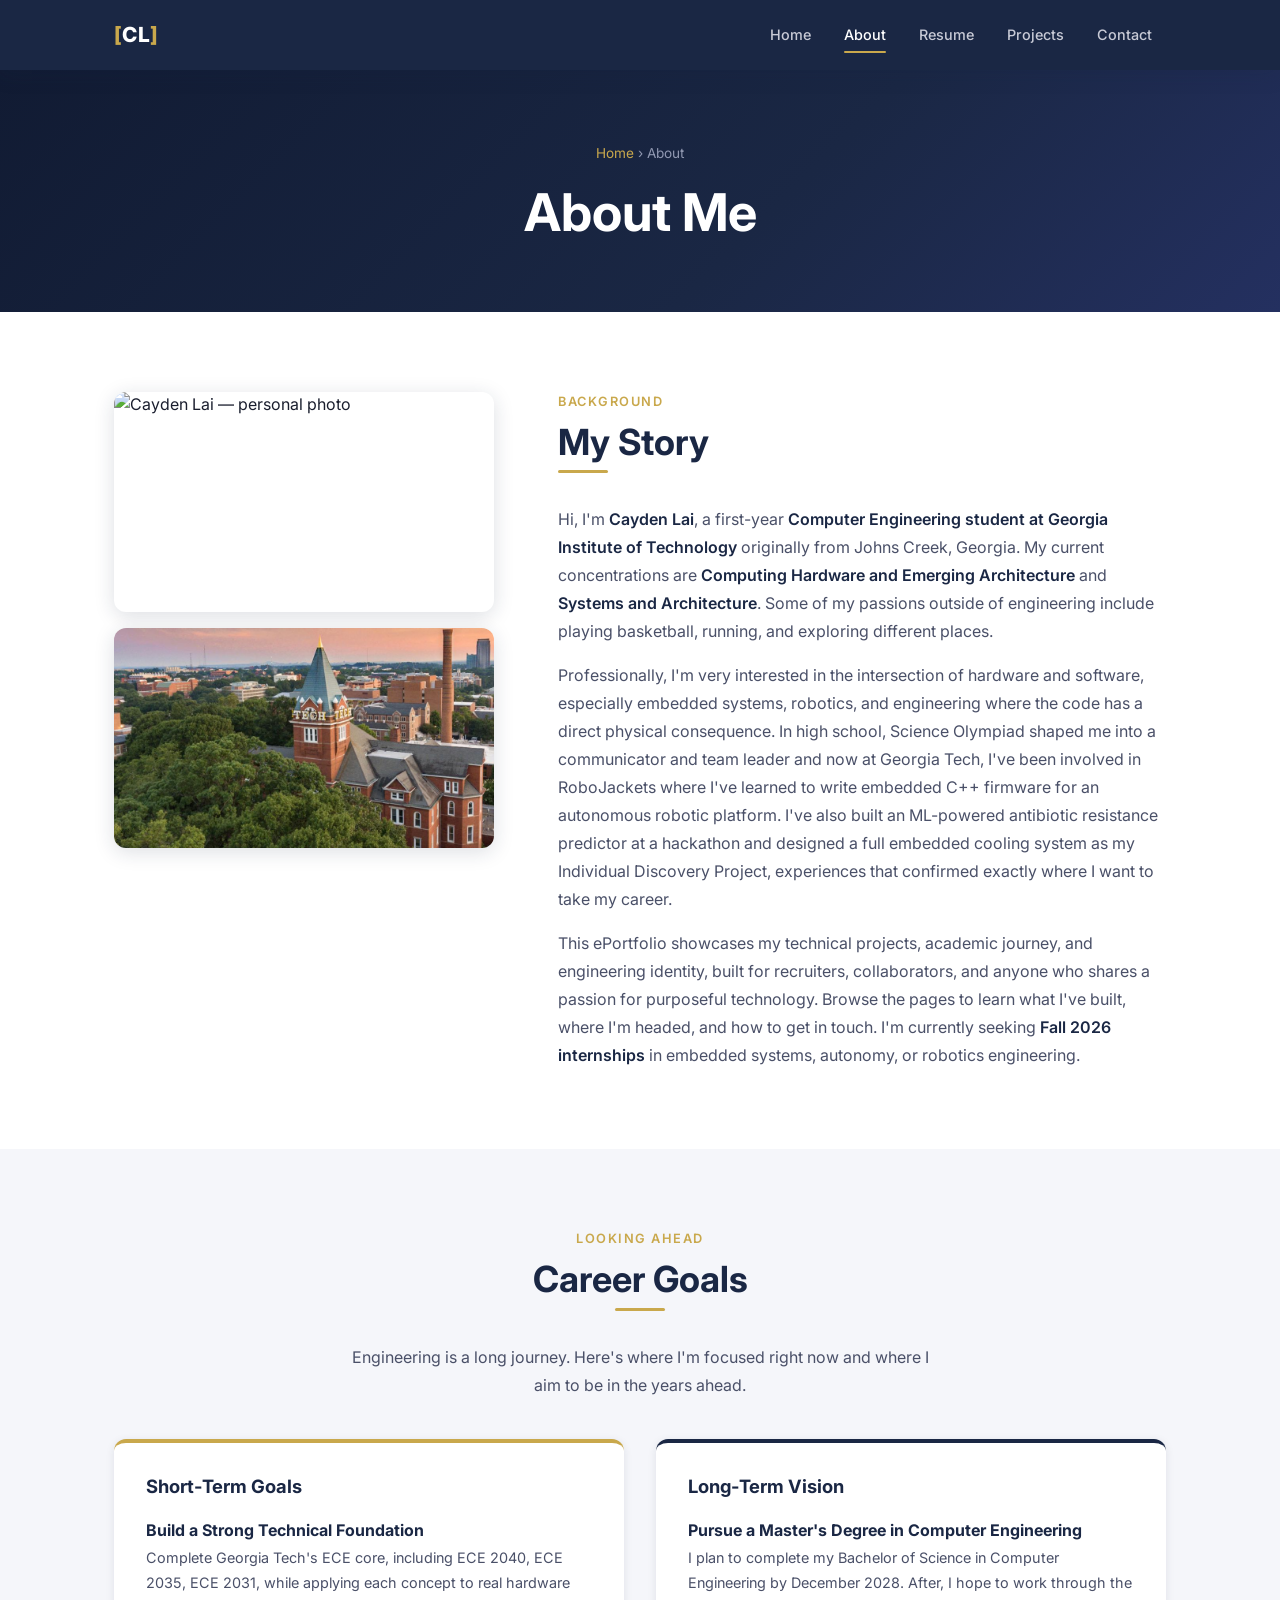
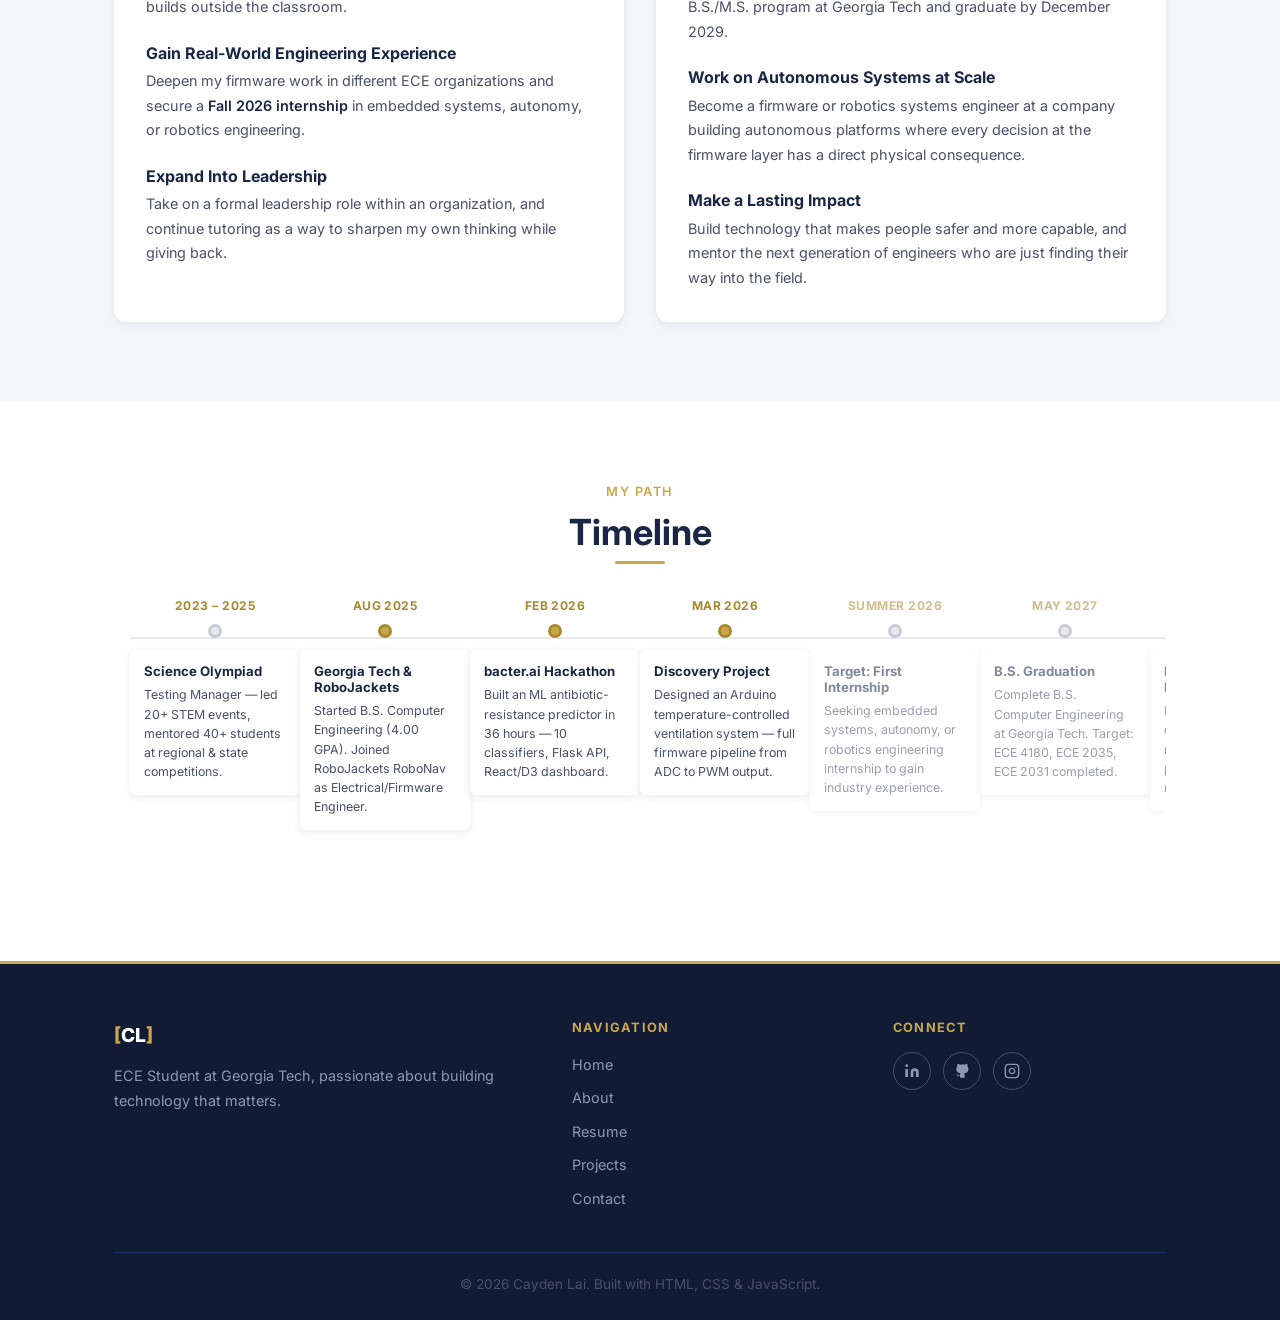
==== about.html @ 95b47efb "Rebuild timeline as horizontal scrolling chronology" ====
<!DOCTYPE html>
<html lang="en">
<head>
  <meta charset="UTF-8">
  <meta name="viewport" content="width=device-width, initial-scale=1.0">
  <meta name="description" content="About Cayden Lai — Georgia Tech Computer Engineering Student">
  <title>About | Cayden Lai</title>
  <link rel="preconnect" href="https://fonts.googleapis.com">
  <link rel="preconnect" href="https://fonts.gstatic.com" crossorigin>
  <link href="https://fonts.googleapis.com/css2?family=Inter:wght@300;400;500;600;700;800&display=swap" rel="stylesheet">
  <link rel="stylesheet" href="styles.css">
</head>
<body>

  <!-- HEADER -->
  <header class="site-header">
    <div class="container">
      <a href="index.html" class="nav-logo">
        <span class="logo-bracket">[</span>CL<span class="logo-bracket">]</span>
      </a>
      <nav class="nav-menu" id="nav-menu" aria-label="Main navigation">
        <ul>
          <li><a href="index.html">Home</a></li>
          <li><a href="about.html" class="active">About</a></li>
          <li><a href="resume.html">Resume</a></li>
          <li><a href="projects.html">Projects</a></li>
          <li><a href="contact.html">Contact</a></li>
        </ul>
      </nav>
      <button class="hamburger-btn" id="hamburger-btn" aria-label="Toggle navigation" aria-expanded="false">
        <span></span><span></span><span></span>
      </button>
    </div>
  </header>

  <main>

    <!-- PAGE HERO -->
    <section class="page-hero" aria-label="Page header">
      <div class="container">
        <p class="breadcrumb"><a href="index.html">Home</a> &rsaquo; About</p>
        <h1>About Me</h1>
      </div>
    </section>

    <!-- MY STORY -->
    <section class="section section-alt" aria-labelledby="story-heading">
      <div class="container">
        <div class="story-grid">

          <div class="reveal-left story-img-col">
            <img
              src="https://placehold.co/480x260/1a2744/c9a84c?text=Photo+Coming+Soon"
              alt="Cayden Lai — personal photo"
              class="story-img story-img--headshot"
              loading="lazy"
            >
            <img
              src="gatech.jpg"
              alt="Georgia Institute of Technology campus"
              class="story-img story-img--campus"
              loading="lazy"
            >
          </div>

          <div class="reveal">
            <span class="eyebrow">Background</span>
            <h2 class="section-title" id="story-heading">My Story</h2>

            <p>
              Hi, I'm <strong>Cayden Lai</strong>, a first-year <strong>Computer Engineering student at Georgia Institute of Technology</strong> originally from Johns Creek, Georgia. My current concentrations are <strong>Computing Hardware and Emerging Architecture</strong> and <strong>Systems and Architecture</strong>. Some of my passions outside of engineering include playing basketball, running, and exploring different places. 
            </p>

            <p>
              Professionally, I'm very interested in the intersection of hardware and software, especially embedded systems, robotics, and engineering where the code has a direct physical consequence. In high school, Science Olympiad shaped me into a communicator and team leader and now at Georgia Tech, I've been involved in RoboJackets where I've learned to write embedded C++ firmware for an autonomous robotic platform. I've also built an ML-powered antibiotic resistance predictor at a hackathon and designed a full embedded cooling system as my Individual Discovery Project, experiences that confirmed exactly where I want to take my career.
            </p>

            <p>
              This ePortfolio showcases my technical projects, academic journey, and engineering identity, built for recruiters, collaborators, and anyone who shares a passion for purposeful technology. Browse the pages to learn what I've built, where I'm headed, and how to get in touch. I'm currently seeking <strong>Fall 2026 internships</strong> in embedded systems, autonomy, or robotics engineering.
            </p>

          </div>
        </div>
      </div>
    </section>

    <!-- CAREER GOALS -->
    <section class="section" aria-labelledby="goals-heading">
      <div class="container">
        <div class="text-center mb-4">
          <span class="eyebrow">Looking Ahead</span>
          <h2 class="section-title centered" id="goals-heading">Career Goals</h2>
          <p style="max-width:580px; margin: 0 auto;">
            Engineering is a long journey. Here's where I'm focused right now and where I aim to be in the years ahead.
          </p>
        </div>

        <div class="goals-grid reveal">

          <div class="goals-card">
            <h3>Short-Term Goals</h3>

            <div class="goal-item">
              <h4>Build a Strong Technical Foundation</h4>
              <p>Complete Georgia Tech's ECE core, including ECE 2040, ECE 2035, ECE 2031, while applying each concept to real hardware builds outside the classroom.</p>
            </div>

            <div class="goal-item">
              <h4>Gain Real-World Engineering Experience</h4>
              <p>Deepen my firmware work in different ECE organizations and secure a <strong>Fall 2026 internship</strong> in embedded systems, autonomy, or robotics engineering.</p>
            </div>

            <div class="goal-item">
              <h4>Expand Into Leadership</h4>
              <p>Take on a formal leadership role within an organization, and continue tutoring as a way to sharpen my own thinking while giving back.</p>
            </div>
          </div>

          <div class="goals-card secondary">
            <h3>Long-Term Vision</h3>

            <div class="goal-item">
              <h4>Pursue a Master's Degree in Computer Engineering</h4>
              <p>I plan to complete my Bachelor of Science in Computer Engineering by December 2028. After, I hope to work through the B.S./M.S. program at Georgia Tech and graduate by December 2029.</p>
            </div>

            <div class="goal-item">
              <h4>Work on Autonomous Systems at Scale</h4>
              <p>Become a firmware or robotics systems engineer at a company building autonomous platforms where every decision at the firmware layer has a direct physical consequence.</p>
            </div>

            <div class="goal-item">
              <h4>Make a Lasting Impact</h4>
              <p>Build technology that makes people safer and more capable, and mentor the next generation of engineers who are just finding their way into the field.</p>
            </div>
          </div>

        </div>
      </div>
    </section>

    <!-- MILESTONE TIMELINE -->
    <section class="section section-alt" aria-labelledby="timeline-heading">
      <div class="container">
        <div class="text-center mb-4">
          <span class="eyebrow">My Path</span>
          <h2 class="section-title centered" id="timeline-heading">Timeline</h2>
        </div>

        <div class="htl-scroll">
          <div class="htl reveal">

            <div class="htl-item">
              <div class="htl-date">2023 &ndash; 2025</div>
              <div class="htl-dot"></div>
              <div class="htl-card">
                <h4>Science Olympiad</h4>
                <p>Testing Manager — led 20+ STEM events, mentored 40+ students at regional &amp; state competitions.</p>
              </div>
            </div>

            <div class="htl-item">
              <div class="htl-date">Aug 2025</div>
              <div class="htl-dot htl-dot--active"></div>
              <div class="htl-card">
                <h4>Georgia Tech &amp; RoboJackets</h4>
                <p>Started B.S. Computer Engineering (4.00 GPA). Joined RoboJackets RoboNav as Electrical/Firmware Engineer.</p>
              </div>
            </div>

            <div class="htl-item">
              <div class="htl-date">Feb 2026</div>
              <div class="htl-dot htl-dot--active"></div>
              <div class="htl-card">
                <h4>bacter.ai Hackathon</h4>
                <p>Built an ML antibiotic-resistance predictor in 36 hours — 10 classifiers, Flask API, React/D3 dashboard.</p>
              </div>
            </div>

            <div class="htl-item">
              <div class="htl-date">Mar 2026</div>
              <div class="htl-dot htl-dot--active"></div>
              <div class="htl-card">
                <h4>Discovery Project</h4>
                <p>Designed an Arduino temperature-controlled ventilation system — full firmware pipeline from ADC to PWM output.</p>
              </div>
            </div>

            <div class="htl-item htl-item--future">
              <div class="htl-date">Summer 2026</div>
              <div class="htl-dot"></div>
              <div class="htl-card">
                <h4>Target: First Internship</h4>
                <p>Seeking embedded systems, autonomy, or robotics engineering internship to gain industry experience.</p>
              </div>
            </div>

            <div class="htl-item htl-item--future">
              <div class="htl-date">May 2027</div>
              <div class="htl-dot"></div>
              <div class="htl-card">
                <h4>B.S. Graduation</h4>
                <p>Complete B.S. Computer Engineering at Georgia Tech. Target: ECE 4180, ECE 2035, ECE 2031 completed.</p>
              </div>
            </div>

            <div class="htl-item htl-item--future">
              <div class="htl-date">2027 &ndash; 2029</div>
              <div class="htl-dot"></div>
              <div class="htl-card">
                <h4>Master's Degree in ECE</h4>
                <p>M.S. in ECE focused on embedded systems or robotics — GT BS/MS program or top research university.</p>
              </div>
            </div>

            <div class="htl-item htl-item--future">
              <div class="htl-date">2029+</div>
              <div class="htl-dot"></div>
              <div class="htl-card">
                <h4>Embedded / Robotics Engineer</h4>
                <p>Firmware or systems engineer at an autonomous robotics, aerospace, or defense company — growing into technical leadership.</p>
              </div>
            </div>

          </div>
        </div>

      </div>
    </section>

  </main>

  <!-- FOOTER -->
  <footer class="site-footer">
    <div class="container">
      <div class="footer-grid">
        <div>
          <a href="index.html" class="footer-logo">
            <span style="color:var(--gold)">[</span>CL<span style="color:var(--gold)">]</span>
          </a>
          <p class="footer-tagline">ECE Student at Georgia Tech, passionate about building technology that matters.</p>
        </div>
        <div class="footer-col">
          <h4>Navigation</h4>
          <ul>
            <li><a href="index.html">Home</a></li>
            <li><a href="about.html">About</a></li>
            <li><a href="resume.html">Resume</a></li>
            <li><a href="projects.html">Projects</a></li>
            <li><a href="contact.html">Contact</a></li>
          </ul>
        </div>
        <div class="footer-col">
          <h4>Connect</h4>
          <div class="footer-social-row">
            <a href="https://www.linkedin.com/in/cayden-lai-792b3b358/" aria-label="LinkedIn Profile" target="_blank" rel="noopener">
              <svg viewBox="0 0 24 24" fill="currentColor" aria-hidden="true"><path d="M16 8a6 6 0 0 1 6 6v7h-4v-7a2 2 0 0 0-2-2 2 2 0 0 0-2 2v7h-4v-7a6 6 0 0 1 6-6z"/><rect x="2" y="9" width="4" height="12"/><circle cx="4" cy="4" r="2"/></svg>
            </a>
            <a href="https://github.com/Caydenl10" aria-label="GitHub Profile" target="_blank" rel="noopener">
              <svg viewBox="0 0 24 24" fill="currentColor" aria-hidden="true"><path d="M9 19c-5 1.5-5-2.5-7-3m14 6v-3.87a3.37 3.37 0 0 0-.94-2.61c3.14-.35 6.44-1.54 6.44-7A5.44 5.44 0 0 0 20 4.77 5.07 5.07 0 0 0 19.91 1S18.73.65 16 2.48a13.38 13.38 0 0 0-7 0C6.27.65 5.09 1 5.09 1A5.07 5.07 0 0 0 5 4.77a5.44 5.44 0 0 0-1.5 3.78c0 5.42 3.3 6.61 6.44 7A3.37 3.37 0 0 0 9 18.13V22"/></svg>
            </a>
            <a href="https://www.instagram.com/caydenl10/" aria-label="Instagram Profile" target="_blank" rel="noopener">
              <svg viewBox="0 0 24 24" fill="none" stroke="currentColor" stroke-width="2" stroke-linecap="round" stroke-linejoin="round" aria-hidden="true"><rect x="2" y="2" width="20" height="20" rx="5" ry="5"/><path d="M16 11.37A4 4 0 1 1 12.63 8 4 4 0 0 1 16 11.37z"/><line x1="17.5" y1="6.5" x2="17.51" y2="6.5"/></svg>
            </a>
          </div>
        </div>
      </div>
      <div class="footer-bottom">
        <p>&copy; <span id="footer-year"></span> Cayden Lai. Built with HTML, CSS &amp; JavaScript.</p>
      </div>
    </div>
  </footer>

  <script src="script.js"></script>
</body>
</html>
---- styles.css ----
/* ============================================================
   ECE ePortfolio — styles.css
   Georgia Tech Navy + Gold Theme
   ============================================================ */

/* ============================================================
   1. RESET & BASE
   ============================================================ */
*, *::before, *::after {
  box-sizing: border-box;
  margin: 0;
  padding: 0;
}

html {
  scroll-behavior: smooth;
}

body {
  font-family: var(--font-main);
  background-color: var(--off-white);
  color: var(--text-dark);
  line-height: 1.6;
  font-size: 16px;
  -webkit-font-smoothing: antialiased;
}

img {
  max-width: 100%;
  display: block;
}

a {
  text-decoration: none;
  color: inherit;
}

ul {
  list-style: none;
}

button {
  cursor: pointer;
  border: none;
  background: none;
  font-family: var(--font-main);
}

/* ============================================================
   2. CSS CUSTOM PROPERTIES
   ============================================================ */
:root {
  --navy:       #1a2744;
  --navy-dark:  #111b33;
  --navy-light: #243060;
  --gold:       #c9a84c;
  --gold-light: #e2c06e;
  --gold-dark:  #a8892e;
  --white:      #ffffff;
  --off-white:  #f5f6fa;
  --gray-100:   #e8e9ef;
  --gray-300:   #c8cad6;
  --gray-400:   #9098b1;
  --gray-700:   #4a5068;
  --text-dark:  #1a1e2e;
  --error:      #d94f4f;
  --success:    #2e9e6b;

  --font-main:  'Inter', sans-serif;

  --shadow-sm:  0 2px 8px rgba(26, 39, 68, 0.10);
  --shadow-md:  0 4px 20px rgba(26, 39, 68, 0.15);
  --shadow-lg:  0 8px 40px rgba(26, 39, 68, 0.20);

  --radius-sm:  6px;
  --radius-md:  12px;
  --radius-lg:  20px;

  --transition: 0.25s ease;
  --max-width:  1100px;
  --header-h:   70px;
}

/* ============================================================
   3. TYPOGRAPHY SCALE
   ============================================================ */
h1, h2, h3, h4, h5, h6 {
  font-family: var(--font-main);
  line-height: 1.2;
  color: var(--navy);
  font-weight: 700;
}

h1 { font-size: clamp(2rem, 5vw, 3.25rem); }
h2 { font-size: clamp(1.5rem, 3vw, 2.25rem); }
h3 { font-size: clamp(1.2rem, 2.5vw, 1.6rem); }
h4 { font-size: 1.1rem; }

p {
  color: var(--gray-700);
  line-height: 1.75;
  margin-bottom: 1rem;
}

p:last-child { margin-bottom: 0; }

strong { color: var(--navy); font-weight: 600; }

small { font-size: 0.85rem; color: var(--gray-400); }

.eyebrow {
  font-size: 0.8rem;
  font-weight: 600;
  letter-spacing: 0.12em;
  text-transform: uppercase;
  color: var(--gold);
  display: block;
  margin-bottom: 0.5rem;
}

.section-title {
  position: relative;
  display: inline-block;
  padding-bottom: 0.6rem;
  margin-bottom: 2rem;
}

.section-title::after {
  content: '';
  position: absolute;
  left: 0;
  bottom: 0;
  width: 50px;
  height: 3px;
  background: var(--gold);
  border-radius: 2px;
}

.section-title.centered {
  display: block;
  text-align: center;
}

.section-title.centered::after {
  left: 50%;
  transform: translateX(-50%);
}

/* ============================================================
   4. LAYOUT UTILITIES
   ============================================================ */
.container {
  max-width: var(--max-width);
  margin: 0 auto;
  padding: 0 1.5rem;
}

.section {
  padding: 5rem 0;
}

.section-alt {
  background: var(--white);
}

.grid-2 {
  display: grid;
  grid-template-columns: repeat(2, 1fr);
  gap: 2rem;
}

.grid-3 {
  display: grid;
  grid-template-columns: repeat(3, 1fr);
  gap: 2rem;
}

.grid-4 {
  display: grid;
  grid-template-columns: repeat(4, 1fr);
  gap: 1.5rem;
}

.flex-center {
  display: flex;
  align-items: center;
  justify-content: center;
}

.text-center { text-align: center; }
.mt-1 { margin-top: 0.5rem; }
.mt-2 { margin-top: 1rem; }
.mt-3 { margin-top: 1.5rem; }
.mt-4 { margin-top: 2rem; }
.mb-2 { margin-bottom: 1rem; }
.mb-3 { margin-bottom: 1.5rem; }
.mb-4 { margin-bottom: 2rem; }

/* ============================================================
   5. HEADER & NAV
   ============================================================ */
.site-header {
  position: sticky;
  top: 0;
  z-index: 1000;
  background: var(--navy);
  height: var(--header-h);
  box-shadow: var(--shadow-md);
}

.site-header .container {
  display: flex;
  align-items: center;
  justify-content: space-between;
  height: 100%;
}

.nav-logo {
  font-size: 1.3rem;
  font-weight: 800;
  color: var(--white);
  letter-spacing: 0.02em;
}

.nav-logo .logo-bracket {
  color: var(--gold);
}

.nav-menu ul {
  display: flex;
  gap: 0.25rem;
}

.nav-menu a {
  display: block;
  padding: 0.5rem 0.9rem;
  color: var(--gray-300);
  font-size: 0.9rem;
  font-weight: 500;
  border-radius: var(--radius-sm);
  transition: color var(--transition), background var(--transition);
  position: relative;
}

.nav-menu a::after {
  content: '';
  position: absolute;
  bottom: 2px;
  left: 0.9rem;
  right: 0.9rem;
  height: 2px;
  background: var(--gold);
  transform: scaleX(0);
  transition: transform var(--transition);
  border-radius: 1px;
}

.nav-menu a:hover {
  color: var(--white);
}

.nav-menu a:hover::after,
.nav-menu a.active::after {
  transform: scaleX(1);
}

.nav-menu a.active {
  color: var(--white);
}

/* ============================================================
   6. HAMBURGER MENU
   ============================================================ */
.hamburger-btn {
  display: none;
  flex-direction: column;
  justify-content: center;
  gap: 5px;
  width: 38px;
  height: 38px;
  padding: 6px;
  border-radius: var(--radius-sm);
  transition: background var(--transition);
}

.hamburger-btn:hover {
  background: var(--navy-light);
}

.hamburger-btn span {
  display: block;
  width: 100%;
  height: 2px;
  background: var(--white);
  border-radius: 2px;
  transition: transform var(--transition), opacity var(--transition);
  transform-origin: center;
}

.hamburger-btn.is-active span:nth-child(1) {
  transform: translateY(7px) rotate(45deg);
}

.hamburger-btn.is-active span:nth-child(2) {
  opacity: 0;
  transform: scaleX(0);
}

.hamburger-btn.is-active span:nth-child(3) {
  transform: translateY(-7px) rotate(-45deg);
}

/* ============================================================
   7. FOOTER
   ============================================================ */
.site-footer {
  background: var(--navy-dark);
  border-top: 3px solid var(--gold);
  padding: 3.5rem 0 1.5rem;
  color: var(--gray-300);
}

.footer-grid {
  display: grid;
  grid-template-columns: 1.5fr 1fr 1fr;
  gap: 3rem;
  margin-bottom: 2.5rem;
}

.footer-logo {
  font-size: 1.2rem;
  font-weight: 800;
  color: var(--white);
  margin-bottom: 0.75rem;
  display: block;
}

.footer-tagline {
  font-size: 0.9rem;
  color: var(--gray-400);
  margin-bottom: 0;
}

.footer-col h4 {
  color: var(--gold);
  font-size: 0.8rem;
  letter-spacing: 0.1em;
  text-transform: uppercase;
  margin-bottom: 1rem;
}

.footer-col ul {
  display: flex;
  flex-direction: column;
  gap: 0.5rem;
}

.footer-col ul a {
  color: var(--gray-400);
  font-size: 0.9rem;
  transition: color var(--transition);
}

.footer-col ul a:hover {
  color: var(--gold);
}

.footer-social-row {
  display: flex;
  gap: 0.75rem;
}

.footer-social-row a {
  width: 38px;
  height: 38px;
  border-radius: 50%;
  border: 1px solid var(--gray-700);
  display: flex;
  align-items: center;
  justify-content: center;
  color: var(--gray-400);
  transition: border-color var(--transition), color var(--transition), background var(--transition), transform var(--transition);
}

.footer-social-row a:hover {
  border-color: var(--gold);
  color: var(--gold);
  transform: translateY(-2px);
}

.footer-social-row svg {
  width: 16px;
  height: 16px;
}

.footer-bottom {
  border-top: 1px solid var(--navy-light);
  padding-top: 1.25rem;
  text-align: center;
  font-size: 0.85rem;
  color: var(--gray-400);
}

/* ============================================================
   8. BUTTONS
   ============================================================ */
.btn-primary,
.btn-outline,
.btn-ghost {
  display: inline-flex;
  align-items: center;
  gap: 0.5rem;
  padding: 0.7rem 1.75rem;
  font-size: 0.9rem;
  font-weight: 600;
  border-radius: var(--radius-sm);
  transition: all var(--transition);
  letter-spacing: 0.02em;
}

.btn-primary {
  background: var(--gold);
  color: var(--navy-dark);
  box-shadow: 0 2px 12px rgba(201, 168, 76, 0.3);
}

.btn-primary:hover {
  background: var(--gold-light);
  transform: translateY(-2px);
  box-shadow: 0 4px 20px rgba(201, 168, 76, 0.4);
}

.btn-outline {
  background: transparent;
  color: var(--white);
  border: 2px solid var(--gold);
}

.btn-outline:hover {
  background: var(--gold);
  color: var(--navy-dark);
  transform: translateY(-2px);
}

.btn-outline.dark {
  color: var(--navy);
  border-color: var(--navy);
}

.btn-outline.dark:hover {
  background: var(--navy);
  color: var(--white);
}

.btn-ghost {
  background: transparent;
  color: var(--gold);
  padding-left: 0;
  padding-right: 0;
}

.btn-ghost:hover {
  color: var(--gold-light);
}

.btn-disabled {
  display: inline-flex;
  align-items: center;
  gap: 0.5rem;
  padding: 0.7rem 1.75rem;
  font-size: 0.9rem;
  font-weight: 600;
  border-radius: var(--radius-sm);
  background: var(--gray-100);
  color: var(--gray-400);
  cursor: not-allowed;
}

/* ============================================================
   9. PAGE SUB-HERO (inner pages)
   ============================================================ */
.page-hero {
  background: linear-gradient(135deg, var(--navy-dark) 0%, var(--navy) 60%, var(--navy-light) 100%);
  padding: 4.5rem 0 3.5rem;
  text-align: center;
}

.page-hero h1 {
  color: var(--white);
  margin-bottom: 0.75rem;
}

.page-hero .subtitle {
  color: var(--gray-300);
  font-size: 1.1rem;
  max-width: 600px;
  margin: 0 auto 1.5rem;
}

.breadcrumb {
  font-size: 0.85rem;
  color: var(--gray-400);
  margin-bottom: 1rem;
}

.breadcrumb a {
  color: var(--gold);
  transition: color var(--transition);
}

.breadcrumb a:hover { color: var(--gold-light); }

/* ============================================================
   10. HERO SECTION (homepage)
   ============================================================ */
.hero {
  background: linear-gradient(135deg, var(--navy-dark) 0%, var(--navy) 60%, var(--navy-light) 100%);
  min-height: calc(100vh - var(--header-h));
  display: flex;
  align-items: center;
  padding: 5rem 0;
}

.hero-inner {
  display: grid;
  grid-template-columns: 1fr auto;
  gap: 4rem;
  align-items: center;
}

.hero-content .eyebrow {
  font-size: 0.85rem;
}

.hero-content h1 {
  color: var(--white);
  margin-bottom: 1.25rem;
  font-weight: 800;
}

.hero-content .hero-desc {
  color: var(--gray-300);
  font-size: 1.05rem;
  max-width: 560px;
  margin-bottom: 2rem;
  line-height: 1.8;
}

.hero-buttons {
  display: flex;
  gap: 1rem;
  flex-wrap: wrap;
}

.hero-image-wrap {
  flex-shrink: 0;
}

.hero-headshot {
  width: 300px;
  height: 300px;
  border-radius: 50%;
  border: 4px solid var(--gold);
  box-shadow: var(--shadow-lg), 0 0 0 8px rgba(201, 168, 76, 0.15);
  object-fit: cover;
}

/* ============================================================
   11. CARDS
   ============================================================ */
.card {
  background: var(--white);
  border-radius: var(--radius-md);
  box-shadow: var(--shadow-sm);
  overflow: hidden;
  transition: transform var(--transition), box-shadow var(--transition);
}

.card:hover {
  transform: translateY(-5px);
  box-shadow: var(--shadow-md);
}

.card-top-accent {
  border-top: 4px solid var(--gold);
}

.card-img {
  width: 100%;
  height: 180px;
  object-fit: cover;
}

.card-body {
  padding: 1.5rem;
}

.card-icon {
  width: 44px;
  height: 44px;
  background: rgba(201, 168, 76, 0.12);
  border-radius: var(--radius-sm);
  display: flex;
  align-items: center;
  justify-content: center;
  margin-bottom: 1rem;
}

.card-icon svg {
  width: 22px;
  height: 22px;
  color: var(--gold);
}

.card h3 {
  margin-bottom: 0.5rem;
  font-size: 1.1rem;
}

.card p {
  font-size: 0.9rem;
  margin-bottom: 1rem;
}

.card-link {
  font-size: 0.875rem;
  font-weight: 600;
  color: var(--gold);
  display: inline-flex;
  align-items: center;
  gap: 0.3rem;
  transition: gap var(--transition), color var(--transition);
}

.card-link:hover {
  gap: 0.6rem;
  color: var(--gold-dark);
}

/* Featured card — horizontal layout */
.card-featured {
  display: grid;
  grid-template-columns: 45% 55%;
  border-radius: var(--radius-md);
  overflow: hidden;
  box-shadow: var(--shadow-md);
  transition: transform var(--transition), box-shadow var(--transition);
}

.card-featured:hover {
  transform: translateY(-4px);
  box-shadow: var(--shadow-lg);
}

.card-featured .card-featured-img {
  height: 100%;
  min-height: 420px;
  object-fit: cover;
}

.card-featured .card-body {
  padding: 2.5rem;
  display: flex;
  flex-direction: column;
  justify-content: flex-start;
}

/* Tags */
.tags {
  display: flex;
  flex-wrap: wrap;
  gap: 0.5rem;
  margin: 0.75rem 0 1.25rem;
}

.tag {
  background: var(--navy);
  color: var(--gold);
  font-size: 0.75rem;
  font-weight: 600;
  padding: 0.25rem 0.65rem;
  border-radius: var(--radius-sm);
  letter-spacing: 0.03em;
}

/* ============================================================
   12. QUICK NAV (homepage)
   ============================================================ */
.quick-nav {
  padding: 5rem 0;
  background: var(--off-white);
}

.quick-nav-grid {
  display: grid;
  grid-template-columns: repeat(4, 1fr);
  gap: 1.5rem;
  margin-top: 2.5rem;
}

.quick-nav-card {
  background: var(--white);
  border-radius: var(--radius-md);
  border-top: 4px solid var(--gold);
  box-shadow: var(--shadow-sm);
  overflow: hidden;
  transition: transform var(--transition), box-shadow var(--transition);
  text-decoration: none;
  display: flex;
  flex-direction: column;
}

.quick-nav-card:hover {
  transform: translateY(-6px);
  box-shadow: var(--shadow-md);
}

.quick-nav-card img {
  width: 100%;
  height: 140px;
  object-fit: cover;
}

.quick-nav-card-body {
  padding: 1.25rem;
  flex: 1;
}

.quick-nav-card-body h3 {
  font-size: 1rem;
  margin-bottom: 0.4rem;
  color: var(--navy);
}

.quick-nav-card-body p {
  font-size: 0.85rem;
  color: var(--gray-400);
  margin: 0;
}

/* ============================================================
   13. QUOTE SECTION
   ============================================================ */
.quote-section {
  background: var(--navy);
  padding: 4rem 0;
}

.quote-wrap {
  max-width: 780px;
  margin: 0 auto;
  text-align: center;
  position: relative;
}

.quote-mark {
  font-size: 6rem;
  line-height: 0.5;
  color: var(--gold);
  opacity: 0.3;
  font-family: Georgia, serif;
  display: block;
  margin-bottom: 0.5rem;
}

.quote-wrap blockquote {
  font-size: clamp(1.05rem, 2.5vw, 1.35rem);
  font-style: italic;
  color: var(--gray-300);
  font-weight: 300;
  line-height: 1.7;
  margin-bottom: 1.25rem;
  border-left: 4px solid var(--gold);
  padding-left: 1.5rem;
  text-align: left;
}

.quote-attribution {
  color: var(--gold);
  font-size: 0.9rem;
  font-weight: 600;
  text-align: left;
  padding-left: 1.5rem;
}

/* ============================================================
   14. TIMELINE
   ============================================================ */
/* Horizontal timeline */
.htl-scroll {
  overflow-x: auto;
  padding-bottom: 1rem;
}

.htl {
  display: flex;
  align-items: flex-start;
  position: relative;
  min-width: max-content;
  padding: 0 1rem 1rem;
  gap: 0;
}

/* connecting line */
.htl::before {
  content: '';
  position: absolute;
  top: 2.6rem;
  left: 1rem;
  right: 1rem;
  height: 2px;
  background: var(--gray-100);
  z-index: 0;
}

.htl-item {
  display: flex;
  flex-direction: column;
  align-items: center;
  width: 170px;
  flex-shrink: 0;
  position: relative;
}

.htl-item--future .htl-date,
.htl-item--future .htl-card {
  opacity: 0.55;
}

.htl-date {
  font-size: 0.75rem;
  font-weight: 700;
  color: var(--gold-dark);
  text-transform: uppercase;
  letter-spacing: 0.04em;
  margin-bottom: 0.6rem;
  text-align: center;
  white-space: nowrap;
}

.htl-dot {
  width: 14px;
  height: 14px;
  border-radius: 50%;
  background: var(--gray-100);
  border: 3px solid var(--gray-300);
  z-index: 1;
  flex-shrink: 0;
}

.htl-dot--active {
  background: var(--gold);
  border-color: var(--gold-dark);
}

.htl-card {
  margin-top: 0.75rem;
  background: var(--white);
  border-radius: var(--radius-sm);
  box-shadow: var(--shadow-sm);
  padding: 0.85rem 0.9rem;
  width: 100%;
  text-align: left;
}

.htl-card h4 {
  font-size: 0.825rem;
  font-weight: 700;
  color: var(--navy);
  margin-bottom: 0.35rem;
}

.htl-card p {
  font-size: 0.775rem;
  color: var(--gray-700);
  line-height: 1.55;
  margin: 0;
}

/* — keep old classes below so nothing else breaks — */
.timeline {
  position: relative;
  max-width: 860px;
  margin: 3rem auto 0;
  padding: 0 1rem;
}

.timeline::before {
  content: '';
  position: absolute;
  left: 50%;
  top: 0;
  bottom: 0;
  width: 2px;
  background: var(--gray-100);
  transform: translateX(-50%);
}

.timeline-item {
  display: flex;
  justify-content: flex-end;
  padding-right: calc(50% + 2.5rem);
  margin-bottom: 3rem;
  position: relative;
}

.timeline-item:nth-child(even) {
  justify-content: flex-start;
  padding-right: 0;
  padding-left: calc(50% + 2.5rem);
}

.timeline-dot {
  position: absolute;
  left: 50%;
  top: 1.25rem;
  transform: translateX(-50%);
  width: 20px;
  height: 20px;
  border-radius: 50%;
  background: var(--gold);
  border: 3px solid var(--white);
  box-shadow: 0 0 0 3px var(--gold);
  z-index: 1;
}

.timeline-card {
  background: var(--white);
  border-radius: var(--radius-md);
  padding: 1.5rem;
  box-shadow: var(--shadow-sm);
  max-width: 380px;
  width: 100%;
  transition: box-shadow var(--transition), transform var(--transition);
}

.timeline-card:hover {
  box-shadow: var(--shadow-md);
  transform: translateY(-2px);
}

.timeline-date {
  font-size: 0.8rem;
  font-weight: 700;
  color: var(--gold);
  letter-spacing: 0.05em;
  text-transform: uppercase;
  margin-bottom: 0.4rem;
}

.timeline-card h3 {
  font-size: 1rem;
  margin-bottom: 0.5rem;
  color: var(--navy);
}

.timeline-card p {
  font-size: 0.875rem;
  margin: 0;
}

/* ============================================================
   15. CAREER GOALS
   ============================================================ */
.goals-grid {
  display: grid;
  grid-template-columns: 1fr 1fr;
  gap: 2rem;
  margin-top: 2.5rem;
}

.goals-card {
  background: var(--white);
  border-radius: var(--radius-md);
  padding: 2rem;
  box-shadow: var(--shadow-sm);
  border-top: 4px solid var(--gold);
}

.goals-card.secondary {
  border-top-color: var(--navy);
}

.goals-card h3 {
  margin-bottom: 1.5rem;
  font-size: 1.15rem;
}

.goal-item {
  margin-bottom: 1.5rem;
}

.goal-item:last-child {
  margin-bottom: 0;
}

.goal-item h4 {
  font-size: 1rem;
  font-weight: 700;
  color: var(--navy);
  margin-bottom: 0.4rem;
}

.goal-item p {
  font-size: 0.9rem;
  color: var(--gray-700);
  line-height: 1.7;
  margin: 0;
}

.goals-card ul {
  display: flex;
  flex-direction: column;
  gap: 0.75rem;
}

.goals-card ul li {
  display: flex;
  gap: 0.75rem;
  align-items: flex-start;
  font-size: 0.9rem;
  color: var(--gray-700);
  line-height: 1.6;
}

.goals-card ul li::before {
  content: '▸';
  color: var(--gold);
  font-size: 0.8rem;
  flex-shrink: 0;
  margin-top: 3px;
}

/* ============================================================
   16. ABOUT — MY STORY
   ============================================================ */
.story-grid {
  display: grid;
  grid-template-columns: 380px 1fr;
  gap: 4rem;
  align-items: start;
}

.story-img-col {
  display: flex;
  flex-direction: column;
  gap: 1rem;
  position: sticky;
  top: calc(var(--header-h) + 2rem);
  align-self: start;
}

.story-img {
  width: 100%;
  border-radius: var(--radius-md);
  box-shadow: var(--shadow-md);
  display: block;
}

.story-img--headshot,
.story-img--campus {
  width: 100%;
  height: 220px;
  object-fit: cover;
  border-radius: var(--radius-md);
}

.story-img--headshot {
  object-position: center top;
}

.story-img--campus {
  object-position: center 40%;
}

/* ============================================================
   16b. CAMPUS BANNER
   ============================================================ */
.campus-banner {
  width: 100%;
  overflow: hidden;
  max-height: 340px;
}

.campus-banner-img {
  width: 100%;
  height: 340px;
  object-fit: cover;
  object-position: center 60%;
  display: block;
}

/* ============================================================
   17. RESUME LAYOUT
   ============================================================ */
.resume-download-bar {
  display: flex;
  justify-content: center;
  gap: 1rem;
  margin-top: 1.5rem;
}

.resume-paper {
  max-width: 860px;
  margin: 3rem auto;
  background: var(--white);
  border-radius: var(--radius-md);
  box-shadow: var(--shadow-md);
  padding: 3rem 3.5rem;
}

.resume-header-block {
  text-align: center;
  padding-bottom: 1.5rem;
  margin-bottom: 2rem;
  border-bottom: 2px solid var(--gray-100);
}

.resume-header-block h1 {
  font-size: 2rem;
  color: var(--navy);
  margin-bottom: 0.4rem;
}

.resume-header-block .resume-contact-line {
  font-size: 0.9rem;
  color: var(--gray-400);
  display: flex;
  gap: 1.25rem;
  justify-content: center;
  flex-wrap: wrap;
}

.resume-header-block .resume-contact-line a {
  color: var(--navy);
  transition: color var(--transition);
}

.resume-header-block .resume-contact-line a:hover {
  color: var(--gold-dark);
}

.resume-section {
  margin-bottom: 2rem;
}

.resume-section-title {
  font-size: 0.8rem;
  font-weight: 700;
  letter-spacing: 0.12em;
  text-transform: uppercase;
  color: var(--navy);
  border-bottom: 2px solid var(--navy);
  padding-bottom: 0.3rem;
  margin-bottom: 1.25rem;
}

.resume-entry {
  margin-bottom: 1.25rem;
}

.resume-entry-header {
  display: flex;
  justify-content: space-between;
  align-items: flex-start;
  margin-bottom: 0.3rem;
  flex-wrap: wrap;
  gap: 0.25rem;
}

.resume-entry-title {
  font-weight: 700;
  color: var(--navy);
  font-size: 0.95rem;
}

.resume-entry-org {
  font-weight: 500;
  color: var(--gray-700);
  font-size: 0.9rem;
}

.resume-entry-date {
  font-size: 0.85rem;
  color: var(--gray-400);
  white-space: nowrap;
}

.resume-entry ul {
  margin-top: 0.5rem;
  padding-left: 1rem;
  display: flex;
  flex-direction: column;
  gap: 0.35rem;
}

.resume-entry ul li {
  font-size: 0.875rem;
  color: var(--gray-700);
  line-height: 1.6;
  list-style: disc;
}

.skills-grid {
  display: grid;
  grid-template-columns: repeat(2, 1fr);
  gap: 0.75rem 2rem;
}

.skill-row {
  display: flex;
  gap: 0.5rem;
  font-size: 0.875rem;
}

.skill-label {
  font-weight: 600;
  color: var(--navy);
  white-space: nowrap;
  min-width: 90px;
}

.skill-value {
  color: var(--gray-700);
}

/* Sticky mobile download */
.resume-sticky-download {
  display: none;
  position: fixed;
  bottom: 1.5rem;
  right: 1.5rem;
  z-index: 100;
}

/* ============================================================
   18. FORMS
   ============================================================ */
.form-group {
  margin-bottom: 1.25rem;
}

.form-row {
  display: grid;
  grid-template-columns: 1fr 1fr;
  gap: 1rem;
}

label {
  display: block;
  font-size: 0.875rem;
  font-weight: 600;
  color: var(--navy);
  margin-bottom: 0.4rem;
}

input[type="text"],
input[type="email"],
textarea,
select {
  width: 100%;
  padding: 0.7rem 1rem;
  border: 2px solid var(--gray-100);
  border-radius: var(--radius-sm);
  font-family: var(--font-main);
  font-size: 0.9rem;
  color: var(--text-dark);
  background: var(--white);
  transition: border-color var(--transition), box-shadow var(--transition);
  outline: none;
}

input[type="text"]:focus,
input[type="email"]:focus,
textarea:focus {
  border-color: var(--gold);
  box-shadow: 0 0 0 3px rgba(201, 168, 76, 0.15);
}

input.error,
textarea.error {
  border-color: var(--error);
}

.field-error {
  color: var(--error);
  font-size: 0.8rem;
  margin-top: 0.3rem;
  display: none;
}

.field-error.visible {
  display: block;
}

textarea {
  resize: vertical;
  min-height: 140px;
}

.form-success {
  background: rgba(46, 158, 107, 0.08);
  border: 1px solid var(--success);
  border-radius: var(--radius-md);
  padding: 2rem;
  text-align: center;
}

.form-success h3 {
  color: var(--success);
  margin-bottom: 0.5rem;
}

.form-success p {
  font-size: 0.95rem;
  margin: 0;
}

.form-disclaimer {
  font-size: 0.8rem;
  color: var(--gray-400);
  font-style: italic;
  margin-bottom: 1.5rem;
  padding: 0.75rem 1rem;
  background: var(--off-white);
  border-radius: var(--radius-sm);
  border-left: 3px solid var(--gray-300);
}

/* ============================================================
   19. CONTACT PAGE
   ============================================================ */
.contact-grid {
  display: grid;
  grid-template-columns: 380px 1fr;
  gap: 4rem;
  align-items: start;
}

.contact-info-block {
  background: var(--white);
  border-radius: var(--radius-md);
  padding: 2.5rem;
  box-shadow: var(--shadow-sm);
  border-top: 4px solid var(--gold);
}

.contact-info-block h3 {
  margin-bottom: 1.5rem;
}

.contact-detail {
  display: flex;
  gap: 1rem;
  align-items: flex-start;
  margin-bottom: 1rem;
}

.contact-detail svg {
  width: 20px;
  height: 20px;
  color: var(--gold);
  flex-shrink: 0;
  margin-top: 2px;
}

.contact-detail-text {
  font-size: 0.9rem;
}

.contact-detail-label {
  font-size: 0.75rem;
  text-transform: uppercase;
  letter-spacing: 0.08em;
  color: var(--gray-400);
  font-weight: 600;
  margin-bottom: 0.1rem;
}

.contact-detail-value {
  color: var(--navy);
  font-weight: 500;
}

.contact-detail-value a {
  color: var(--navy);
  transition: color var(--transition);
}

.contact-detail-value a:hover {
  color: var(--gold-dark);
}

.social-icons-section {
  margin-top: 2rem;
  padding-top: 2rem;
  border-top: 1px solid var(--gray-100);
}

.social-icons-section h4 {
  font-size: 0.8rem;
  text-transform: uppercase;
  letter-spacing: 0.1em;
  color: var(--gray-400);
  margin-bottom: 1rem;
}

.social-icons-row {
  display: flex;
  gap: 0.75rem;
}

.social-icon-btn {
  width: 48px;
  height: 48px;
  border-radius: 50%;
  border: 2px solid var(--gray-100);
  display: flex;
  align-items: center;
  justify-content: center;
  color: var(--gray-700);
  transition: all var(--transition);
}

.social-icon-btn:hover {
  border-color: var(--gold);
  background: var(--navy);
  color: var(--white);
  transform: translateY(-3px);
  box-shadow: var(--shadow-sm);
}

.social-icon-btn svg {
  width: 20px;
  height: 20px;
}

.contact-form-block {
  background: var(--white);
  border-radius: var(--radius-md);
  padding: 2.5rem;
  box-shadow: var(--shadow-sm);
}

.contact-form-block h3 {
  margin-bottom: 1.25rem;
}

/* ============================================================
   20. PROJECTS PAGE
   ============================================================ */
.discovery-section {
  padding: 4rem 0;
  background: var(--off-white);
}

.discovery-label {
  text-align: center;
  margin-bottom: 2rem;
}

.projects-section {
  padding: 4rem 0;
  background: var(--white);
}

.project-subheading {
  font-size: 0.95rem;
  font-weight: 700;
  color: var(--navy);
  margin-top: 1.25rem;
  margin-bottom: 0.5rem;
}

.project-body p {
  font-size: 0.9rem;
}

/* ============================================================
   20b. PROJECT CARDS — STACKED LAYOUT
   ============================================================ */
.projects-stack {
  display: flex;
  flex-direction: column;
  gap: 2.5rem;
}

.project-card {
  background: var(--white);
  border-radius: var(--radius-md);
  box-shadow: var(--shadow-sm);
  overflow: hidden;
}

.project-card--featured {
  border-left: 5px solid var(--gold);
  background: #fffdf5;
  box-shadow: var(--shadow-md);
}

.project-card-body {
  padding: 1.75rem 2rem;
}

.project-desc {
  font-size: 0.95rem;
  color: var(--gray-700);
  line-height: 1.7;
  margin-top: 0.75rem;
  margin-bottom: 0;
}

.project-built-with {
  display: flex;
  align-items: center;
  gap: 0.75rem;
  flex-wrap: wrap;
}

.project-built-with .project-artifacts-label {
  margin-bottom: 0;
}

.project-built-with .tags {
  margin: 0;
}

.project-card-meta {
  display: flex;
  align-items: center;
  justify-content: space-between;
  flex-wrap: wrap;
  gap: 0.5rem;
  margin-bottom: 0.25rem;
}

.project-card-meta .eyebrow {
  margin-bottom: 0;
}

.project-date {
  font-size: 0.85rem;
  font-weight: 600;
  color: var(--gray-400);
  letter-spacing: 0.03em;
}

.project-card-title {
  margin-bottom: 0;
  font-size: clamp(1.4rem, 2.5vw, 2rem);
}

.project-card-img-wrap {
  margin-top: 2rem;
  border-radius: var(--radius-sm);
  overflow: hidden;
  border: 1px solid var(--gray-100);
}

.project-card-img {
  width: 100%;
  display: block;
  max-height: 480px;
  object-fit: contain;
  background: var(--off-white);
}

.project-card-video {
  width: 100%;
  height: 480px;
  border: none;
  display: block;
}

.project-card-img-caption {
  padding: 0.6rem 1rem;
  font-size: 0.8rem;
  color: var(--gray-400);
  background: var(--off-white);
  margin-bottom: 0;
  font-style: italic;
}

.project-artifacts {
  margin-top: 2rem;
  padding-top: 1.5rem;
  border-top: 1px solid var(--gray-100);
}

.project-artifacts-label {
  font-size: 0.75rem;
  font-weight: 700;
  text-transform: uppercase;
  letter-spacing: 0.1em;
  color: var(--gray-400);
  display: block;
  margin-bottom: 0.6rem;
}

.tag--artifact {
  display: inline-flex;
  align-items: center;
  gap: 0.35rem;
  cursor: pointer;
  text-decoration: none;
  transition: background var(--transition), color var(--transition), transform var(--transition);
}

.tag--artifact:hover {
  background: var(--gold);
  color: var(--navy-dark);
  transform: translateY(-1px);
}

.project-card-footer {
  margin-top: 1.75rem;
  padding-top: 1.25rem;
  border-top: 1px solid var(--gray-100);
  display: flex;
  align-items: center;
  justify-content: space-between;
  flex-wrap: wrap;
  gap: 1rem;
}

.project-course-link {
  font-size: 0.875rem;
  font-weight: 600;
  color: var(--navy);
  display: inline-flex;
  align-items: center;
  gap: 0.3rem;
  transition: color var(--transition);
}

.project-course-link:hover {
  color: var(--gold-dark);
}

/* ============================================================
   21. SCROLL REVEAL ANIMATIONS
   ============================================================ */
.reveal {
  opacity: 0;
  transform: translateY(24px);
  transition: opacity 0.55s ease, transform 0.55s ease;
}

.reveal.revealed {
  opacity: 1;
  transform: translateY(0);
}

.reveal-left {
  opacity: 0;
  transform: translateX(-24px);
  transition: opacity 0.55s ease, transform 0.55s ease;
}

.reveal-left.revealed {
  opacity: 1;
  transform: translateX(0);
}

/* ============================================================
   22. RESPONSIVE — 768px BREAKPOINT
   ============================================================ */
@media (max-width: 768px) {

  /* Header / hamburger */
  .hamburger-btn {
    display: flex;
  }

  .nav-menu {
    position: fixed;
    top: var(--header-h);
    left: 0;
    right: 0;
    background: var(--navy-dark);
    padding: 1.5rem;
    transform: translateY(-110%);
    opacity: 0;
    transition: transform 0.3s ease, opacity 0.3s ease;
    z-index: 999;
    border-bottom: 3px solid var(--gold);
  }

  .nav-menu.nav-open {
    transform: translateY(0);
    opacity: 1;
  }

  .nav-menu ul {
    flex-direction: column;
    gap: 0.25rem;
  }

  .nav-menu a {
    font-size: 1rem;
    padding: 0.75rem 1rem;
    border-radius: var(--radius-sm);
  }

  .nav-menu a::after { display: none; }

  /* Hero */
  .hero-inner {
    grid-template-columns: 1fr;
    text-align: center;
    gap: 2.5rem;
  }

  .hero-image-wrap {
    order: -1;
    display: flex;
    justify-content: center;
  }

  .hero-headshot {
    width: 200px;
    height: 200px;
  }

  .hero-buttons {
    justify-content: center;
  }

  .hero-content .hero-desc {
    margin: 0 auto 2rem;
  }

  /* Quick nav */
  .quick-nav-grid {
    grid-template-columns: repeat(2, 1fr);
  }

  /* Grids */
  .grid-2, .grid-3, .grid-4 {
    grid-template-columns: 1fr;
  }

  /* Story */
  .story-grid {
    grid-template-columns: 1fr;
  }

  .story-img-col {
    max-width: 320px;
    margin: 0 auto;
  }

  .story-img--headshot,
  .story-img--campus {
    height: 180px;
  }

  /* Timeline */
  .htl-item {
    width: 140px;
  }

  .timeline::before {
    left: 18px;
  }

  .timeline-item,
  .timeline-item:nth-child(even) {
    justify-content: flex-start;
    padding-right: 0;
    padding-left: 3.5rem;
  }

  .timeline-dot {
    left: 18px;
  }

  .timeline-card {
    max-width: 100%;
  }

  /* Goals */
  .goals-grid {
    grid-template-columns: 1fr;
  }

  /* Featured card */
  .card-featured {
    grid-template-columns: 1fr;
  }

  .card-featured .card-featured-img {
    min-height: 240px;
  }

  .card-featured .card-body {
    padding: 1.75rem;
  }

  /* Resume */
  .resume-paper {
    padding: 1.5rem;
  }

  .resume-sticky-download {
    display: block;
  }

  /* Contact */
  .contact-grid {
    grid-template-columns: 1fr;
  }

  /* Footer */
  .footer-grid {
    grid-template-columns: 1fr;
    gap: 2rem;
  }

  /* Form row */
  .form-row {
    grid-template-columns: 1fr;
  }

  /* Project cards */
  .project-card-body {
    padding: 1.25rem 1rem;
  }

  .project-card-meta {
    flex-direction: column;
    align-items: flex-start;
  }
}

/* ============================================================
   23. RESPONSIVE — 480px BREAKPOINT
   ============================================================ */
@media (max-width: 480px) {
  .quick-nav-grid {
    grid-template-columns: 1fr;
  }

  .hero-headshot {
    width: 160px;
    height: 160px;
  }

  .resume-paper {
    padding: 1.25rem 1rem;
  }

  .resume-entry-header {
    flex-direction: column;
  }

  .skills-grid {
    grid-template-columns: 1fr;
  }

  .project-card-body {
    padding: 1.25rem 1rem;
  }
}
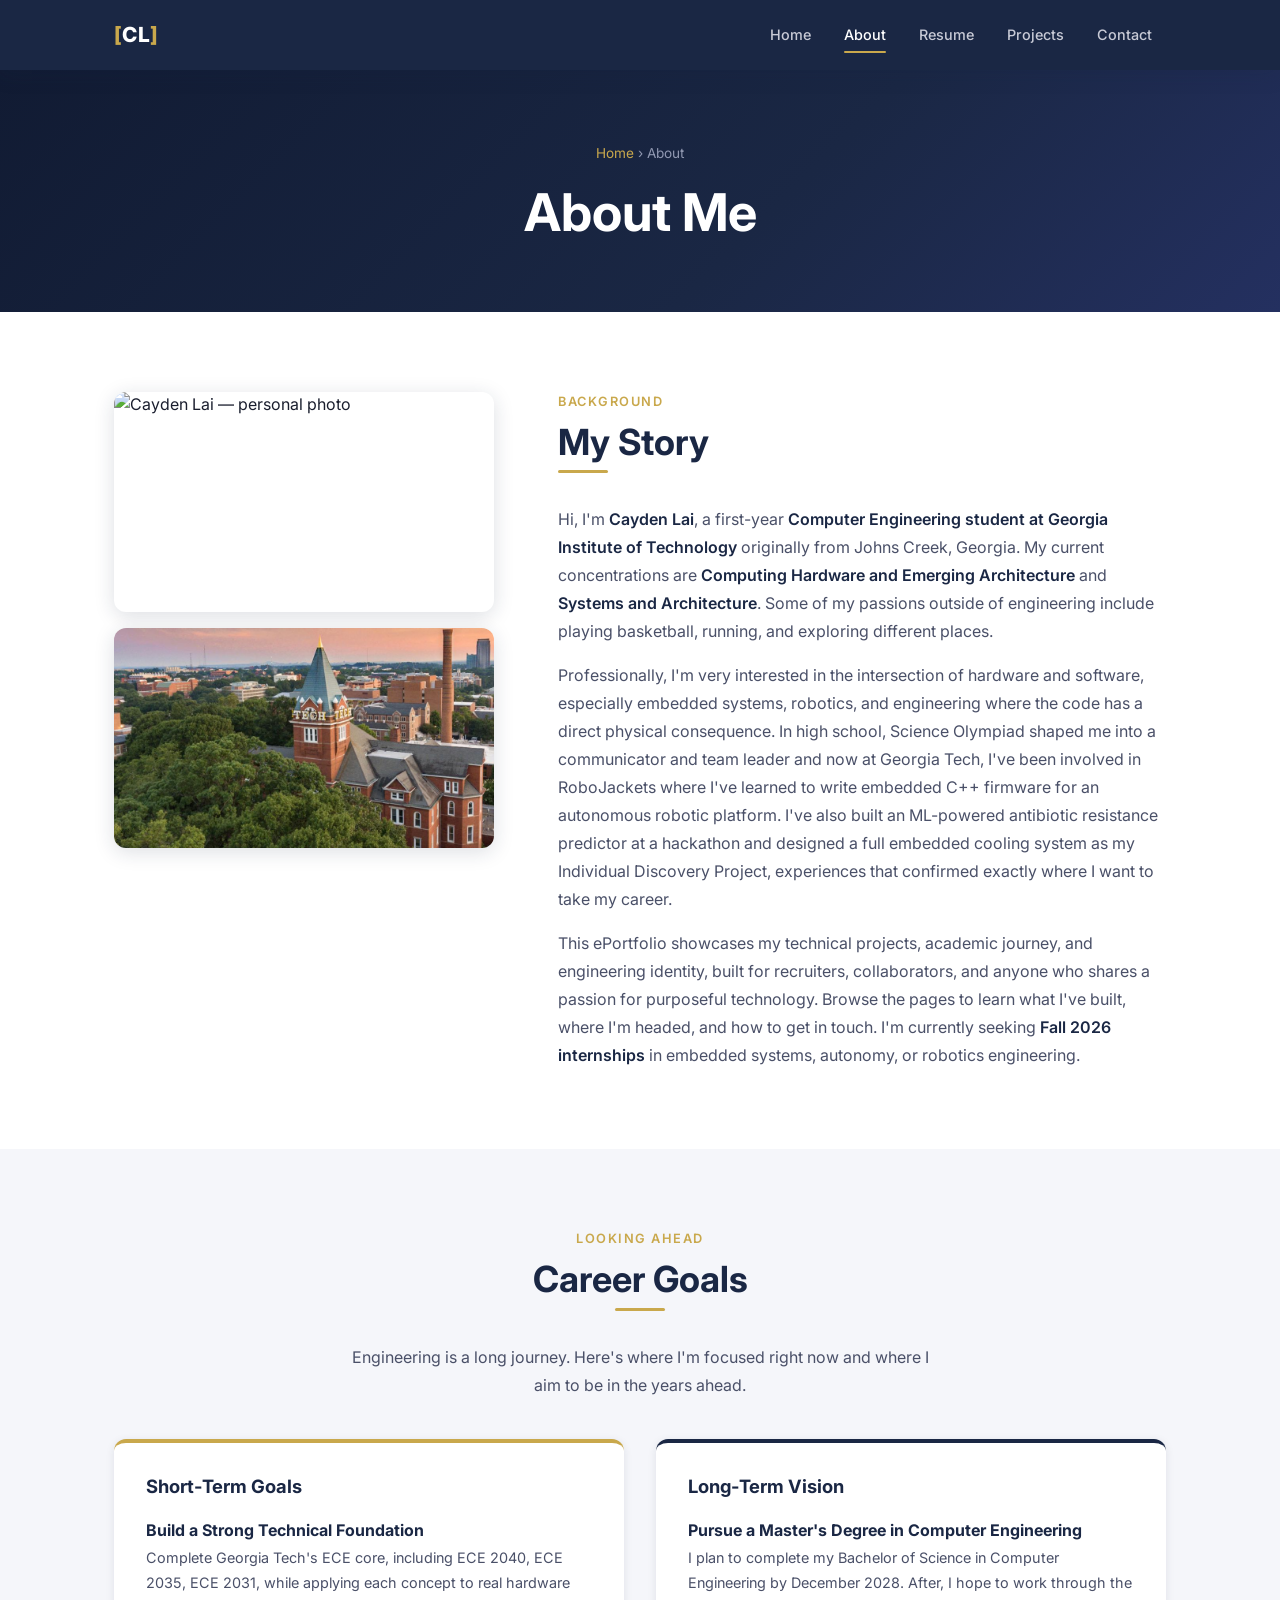
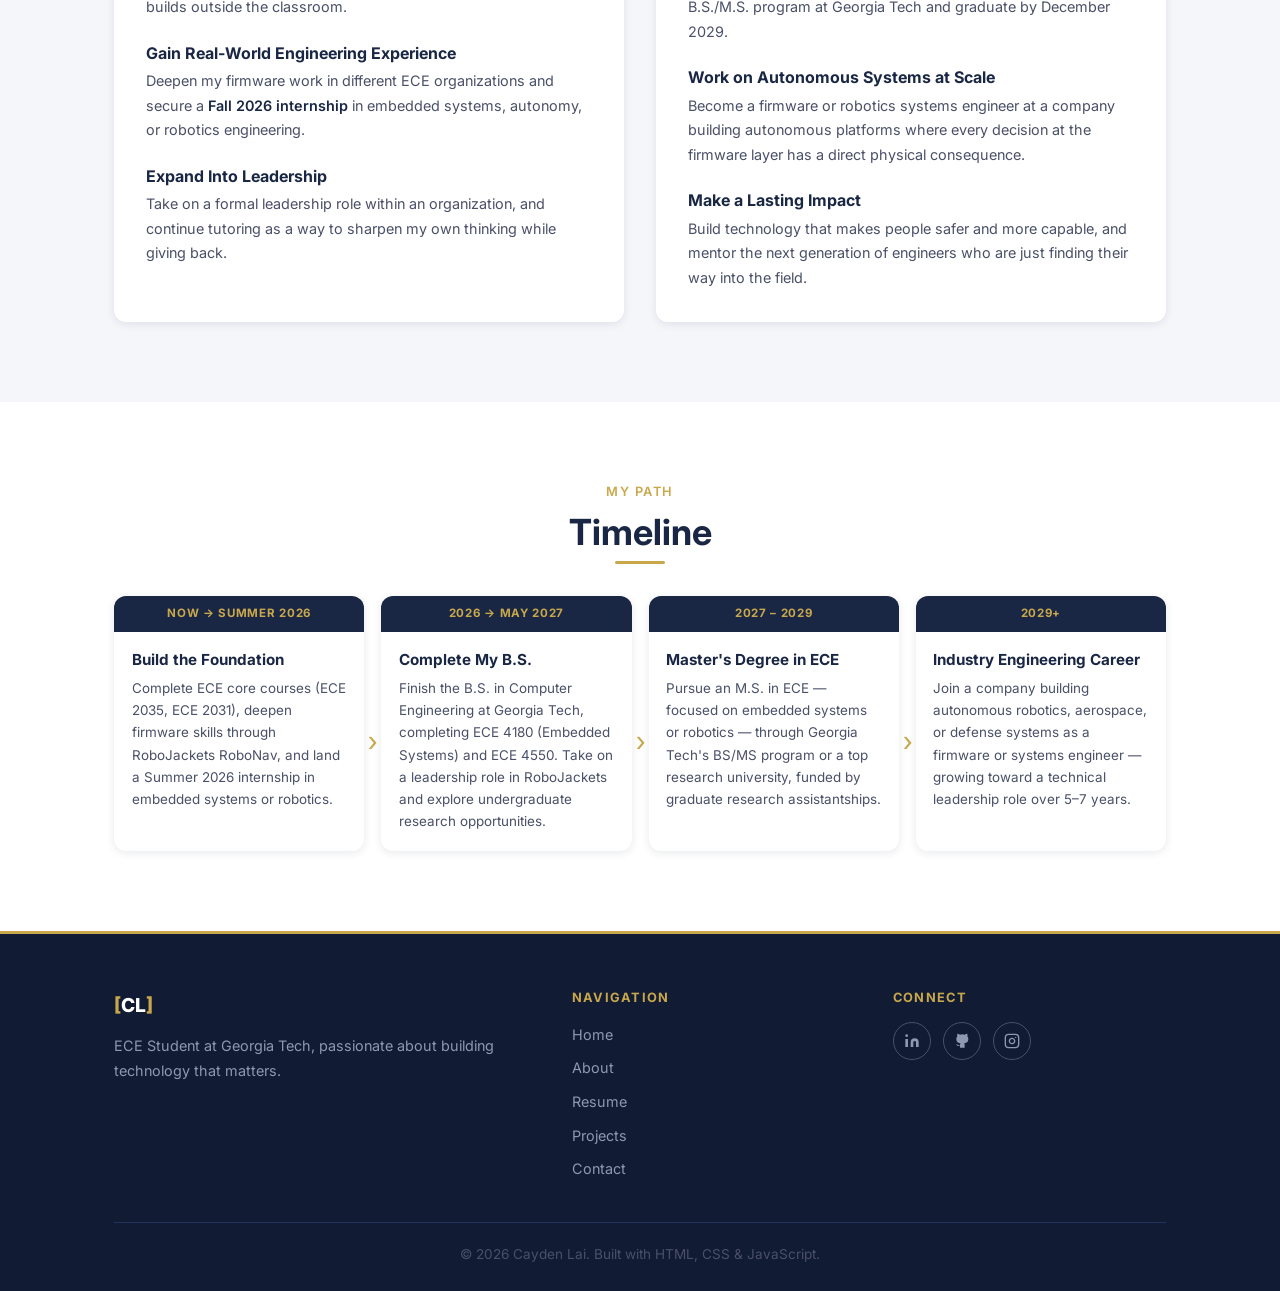
==== commit bacf1412: "Replace timeline with 4-step horizontal roadmap" ====
--- a/about.html
+++ b/about.html
@@ -147,82 +147,46 @@
           <h2 class="section-title centered" id="timeline-heading">Timeline</h2>
         </div>
 
-        <div class="htl-scroll">
-          <div class="htl reveal">
-
-            <div class="htl-item">
-              <div class="htl-date">2023 &ndash; 2025</div>
-              <div class="htl-dot"></div>
-              <div class="htl-card">
-                <h4>Science Olympiad</h4>
-                <p>Testing Manager — led 20+ STEM events, mentored 40+ students at regional &amp; state competitions.</p>
-              </div>
-            </div>
-
-            <div class="htl-item">
-              <div class="htl-date">Aug 2025</div>
-              <div class="htl-dot htl-dot--active"></div>
-              <div class="htl-card">
-                <h4>Georgia Tech &amp; RoboJackets</h4>
-                <p>Started B.S. Computer Engineering (4.00 GPA). Joined RoboJackets RoboNav as Electrical/Firmware Engineer.</p>
-              </div>
-            </div>
-
-            <div class="htl-item">
-              <div class="htl-date">Feb 2026</div>
-              <div class="htl-dot htl-dot--active"></div>
-              <div class="htl-card">
-                <h4>bacter.ai Hackathon</h4>
-                <p>Built an ML antibiotic-resistance predictor in 36 hours — 10 classifiers, Flask API, React/D3 dashboard.</p>
-              </div>
-            </div>
-
-            <div class="htl-item">
-              <div class="htl-date">Mar 2026</div>
-              <div class="htl-dot htl-dot--active"></div>
-              <div class="htl-card">
-                <h4>Discovery Project</h4>
-                <p>Designed an Arduino temperature-controlled ventilation system — full firmware pipeline from ADC to PWM output.</p>
-              </div>
-            </div>
-
-            <div class="htl-item htl-item--future">
-              <div class="htl-date">Summer 2026</div>
-              <div class="htl-dot"></div>
-              <div class="htl-card">
-                <h4>Target: First Internship</h4>
-                <p>Seeking embedded systems, autonomy, or robotics engineering internship to gain industry experience.</p>
-              </div>
-            </div>
-
-            <div class="htl-item htl-item--future">
-              <div class="htl-date">May 2027</div>
-              <div class="htl-dot"></div>
-              <div class="htl-card">
-                <h4>B.S. Graduation</h4>
-                <p>Complete B.S. Computer Engineering at Georgia Tech. Target: ECE 4180, ECE 2035, ECE 2031 completed.</p>
-              </div>
-            </div>
-
-            <div class="htl-item htl-item--future">
-              <div class="htl-date">2027 &ndash; 2029</div>
-              <div class="htl-dot"></div>
-              <div class="htl-card">
-                <h4>Master's Degree in ECE</h4>
-                <p>M.S. in ECE focused on embedded systems or robotics — GT BS/MS program or top research university.</p>
-              </div>
-            </div>
-
-            <div class="htl-item htl-item--future">
-              <div class="htl-date">2029+</div>
-              <div class="htl-dot"></div>
-              <div class="htl-card">
-                <h4>Embedded / Robotics Engineer</h4>
-                <p>Firmware or systems engineer at an autonomous robotics, aerospace, or defense company — growing into technical leadership.</p>
-              </div>
-            </div>
-
-          </div>
+        <div class="roadmap reveal">
+
+          <div class="roadmap-step">
+            <div class="roadmap-year">Now &rarr; Summer 2026</div>
+            <div class="roadmap-body">
+              <h4>Build the Foundation</h4>
+              <p>Complete ECE core courses (ECE 2035, ECE 2031), deepen firmware skills through RoboJackets RoboNav, and land a Summer 2026 internship in embedded systems or robotics.</p>
+            </div>
+          </div>
+
+          <div class="roadmap-arrow" aria-hidden="true">&#8250;</div>
+
+          <div class="roadmap-step">
+            <div class="roadmap-year">2026 &rarr; May 2027</div>
+            <div class="roadmap-body">
+              <h4>Complete My B.S.</h4>
+              <p>Finish the B.S. in Computer Engineering at Georgia Tech, completing ECE 4180 (Embedded Systems) and ECE 4550. Take on a leadership role in RoboJackets and explore undergraduate research opportunities.</p>
+            </div>
+          </div>
+
+          <div class="roadmap-arrow" aria-hidden="true">&#8250;</div>
+
+          <div class="roadmap-step">
+            <div class="roadmap-year">2027 &ndash; 2029</div>
+            <div class="roadmap-body">
+              <h4>Master's Degree in ECE</h4>
+              <p>Pursue an M.S. in ECE — focused on embedded systems or robotics — through Georgia Tech's BS/MS program or a top research university, funded by graduate research assistantships.</p>
+            </div>
+          </div>
+
+          <div class="roadmap-arrow" aria-hidden="true">&#8250;</div>
+
+          <div class="roadmap-step">
+            <div class="roadmap-year">2029+</div>
+            <div class="roadmap-body">
+              <h4>Industry Engineering Career</h4>
+              <p>Join a company building autonomous robotics, aerospace, or defense systems as a firmware or systems engineer — growing toward a technical leadership role over 5–7 years.</p>
+            </div>
+          </div>
+
         </div>
 
       </div>
--- a/styles.css
+++ b/styles.css
@@ -786,6 +786,77 @@
 /* ============================================================
    14. TIMELINE
    ============================================================ */
+/* Roadmap timeline */
+.roadmap {
+  display: flex;
+  align-items: stretch;
+  gap: 0;
+  margin-top: 1rem;
+}
+
+.roadmap-step {
+  flex: 1;
+  background: var(--white);
+  border-radius: var(--radius-md);
+  box-shadow: var(--shadow-sm);
+  overflow: hidden;
+  display: flex;
+  flex-direction: column;
+}
+
+.roadmap-year {
+  background: var(--navy);
+  color: var(--gold);
+  font-size: 0.72rem;
+  font-weight: 700;
+  text-transform: uppercase;
+  letter-spacing: 0.06em;
+  padding: 0.55rem 1rem;
+  text-align: center;
+}
+
+.roadmap-body {
+  padding: 1.2rem 1.1rem;
+  flex: 1;
+}
+
+.roadmap-body h4 {
+  font-size: 0.95rem;
+  font-weight: 700;
+  color: var(--navy);
+  margin-bottom: 0.5rem;
+}
+
+.roadmap-body p {
+  font-size: 0.84rem;
+  color: var(--gray-700);
+  line-height: 1.65;
+  margin: 0;
+}
+
+.roadmap-arrow {
+  display: flex;
+  align-items: center;
+  color: var(--gold);
+  font-size: 1.75rem;
+  padding: 0 0.25rem;
+  margin-top: 2.15rem; /* align with card body, below year bar */
+  line-height: 1;
+  flex-shrink: 0;
+}
+
+@media (max-width: 768px) {
+  .roadmap {
+    flex-direction: column;
+  }
+
+  .roadmap-arrow {
+    transform: rotate(90deg);
+    margin: 0 auto;
+    padding: 0.1rem 0;
+  }
+}
+
 /* Horizontal timeline */
 .htl-scroll {
   overflow-x: auto;
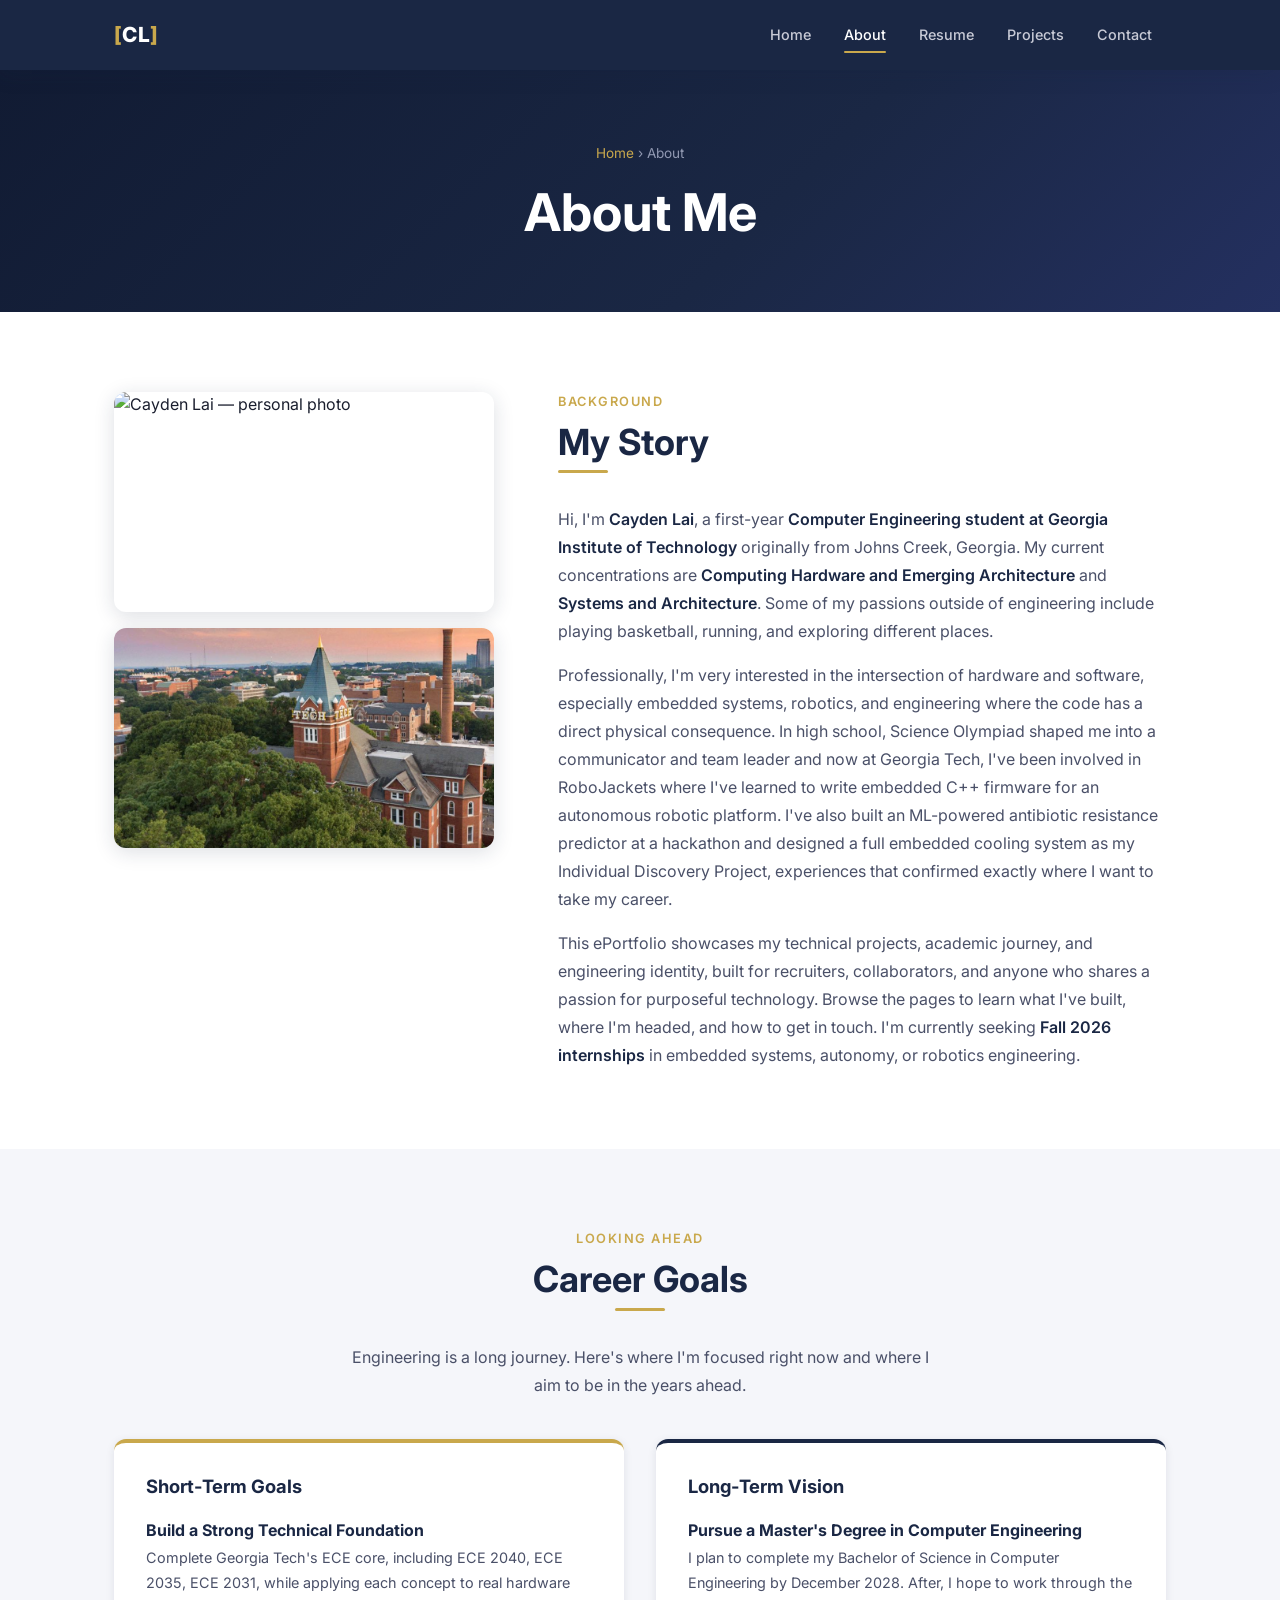
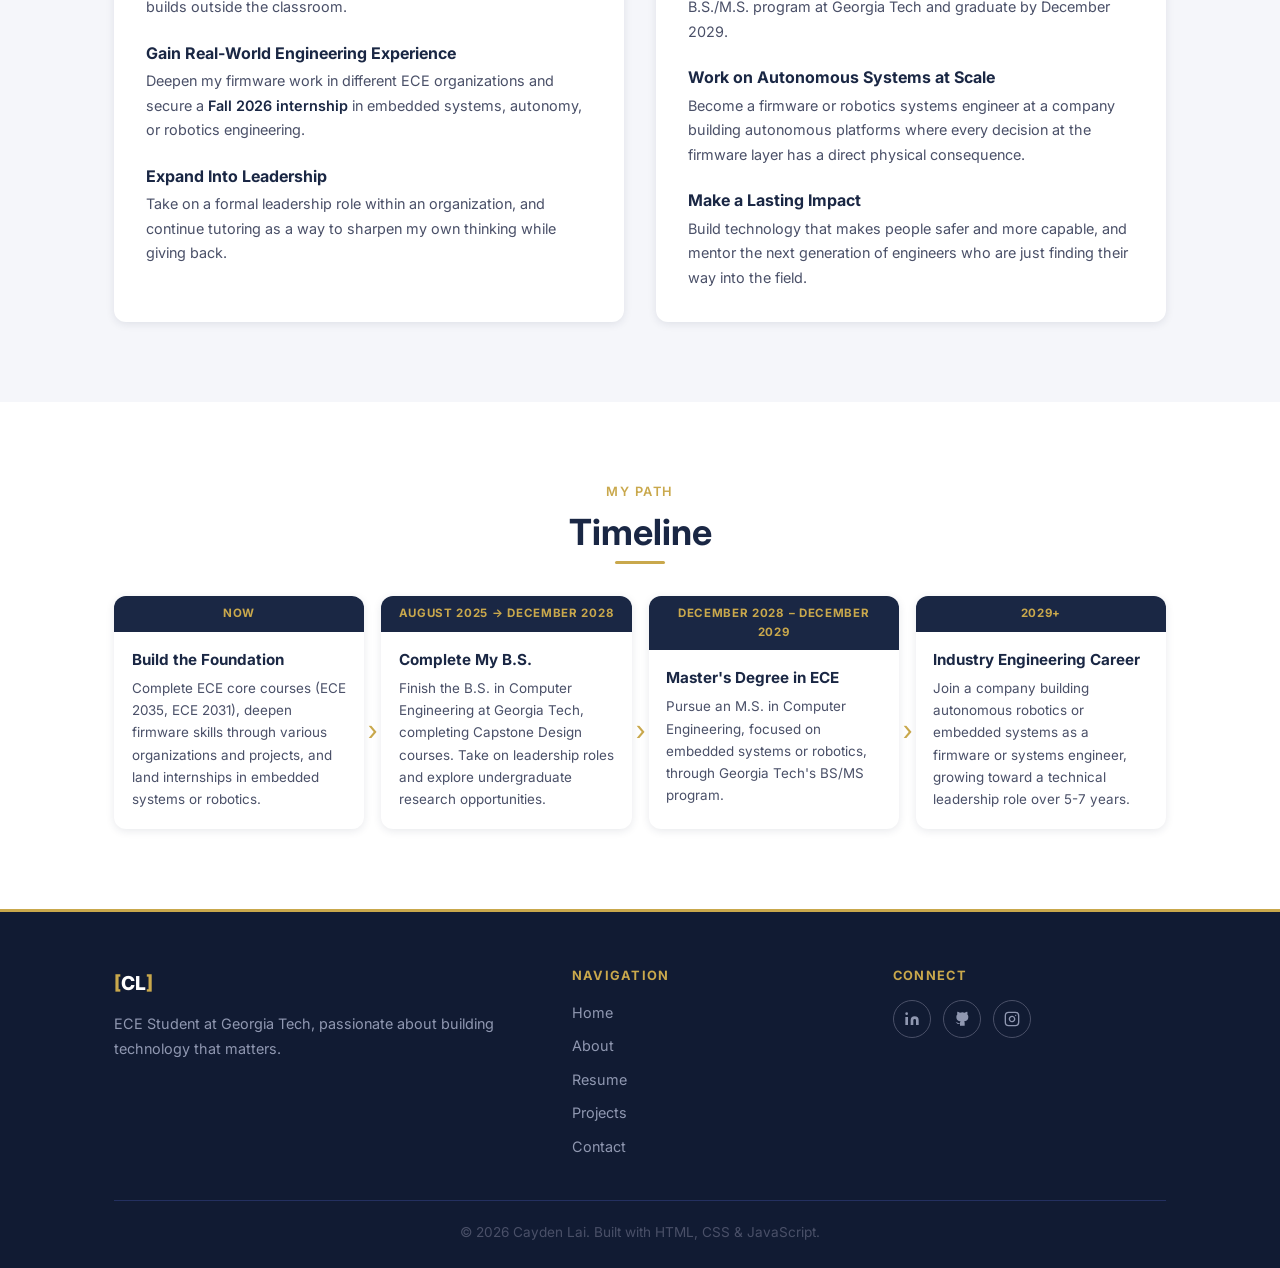
==== commit 1f5bf03c: "Timeline changes" ====
--- a/about.html
+++ b/about.html
@@ -150,30 +150,30 @@
         <div class="roadmap reveal">
 
           <div class="roadmap-step">
-            <div class="roadmap-year">Now &rarr; Summer 2026</div>
+            <div class="roadmap-year">Now</div>
             <div class="roadmap-body">
               <h4>Build the Foundation</h4>
-              <p>Complete ECE core courses (ECE 2035, ECE 2031), deepen firmware skills through RoboJackets RoboNav, and land a Summer 2026 internship in embedded systems or robotics.</p>
+              <p>Complete ECE core courses (ECE 2035, ECE 2031), deepen firmware skills through various organizations and projects, and land internships in embedded systems or robotics.</p>
             </div>
           </div>
 
           <div class="roadmap-arrow" aria-hidden="true">&#8250;</div>
 
           <div class="roadmap-step">
-            <div class="roadmap-year">2026 &rarr; May 2027</div>
+            <div class="roadmap-year">August 2025 &rarr; December 2028</div>
             <div class="roadmap-body">
               <h4>Complete My B.S.</h4>
-              <p>Finish the B.S. in Computer Engineering at Georgia Tech, completing ECE 4180 (Embedded Systems) and ECE 4550. Take on a leadership role in RoboJackets and explore undergraduate research opportunities.</p>
+              <p>Finish the B.S. in Computer Engineering at Georgia Tech, completing Capstone Design courses. Take on leadership roles and explore undergraduate research opportunities.</p>
             </div>
           </div>
 
           <div class="roadmap-arrow" aria-hidden="true">&#8250;</div>
 
           <div class="roadmap-step">
-            <div class="roadmap-year">2027 &ndash; 2029</div>
+            <div class="roadmap-year">December 2028 &ndash; December 2029</div>
             <div class="roadmap-body">
               <h4>Master's Degree in ECE</h4>
-              <p>Pursue an M.S. in ECE — focused on embedded systems or robotics — through Georgia Tech's BS/MS program or a top research university, funded by graduate research assistantships.</p>
+              <p>Pursue an M.S. in Computer Engineering, focused on embedded systems or robotics, through Georgia Tech's BS/MS program.</p>
             </div>
           </div>
 
@@ -183,7 +183,7 @@
             <div class="roadmap-year">2029+</div>
             <div class="roadmap-body">
               <h4>Industry Engineering Career</h4>
-              <p>Join a company building autonomous robotics, aerospace, or defense systems as a firmware or systems engineer — growing toward a technical leadership role over 5–7 years.</p>
+              <p>Join a company building autonomous robotics or embedded systems as a firmware or systems engineer, growing toward a technical leadership role over 5-7 years.</p>
             </div>
           </div>
 
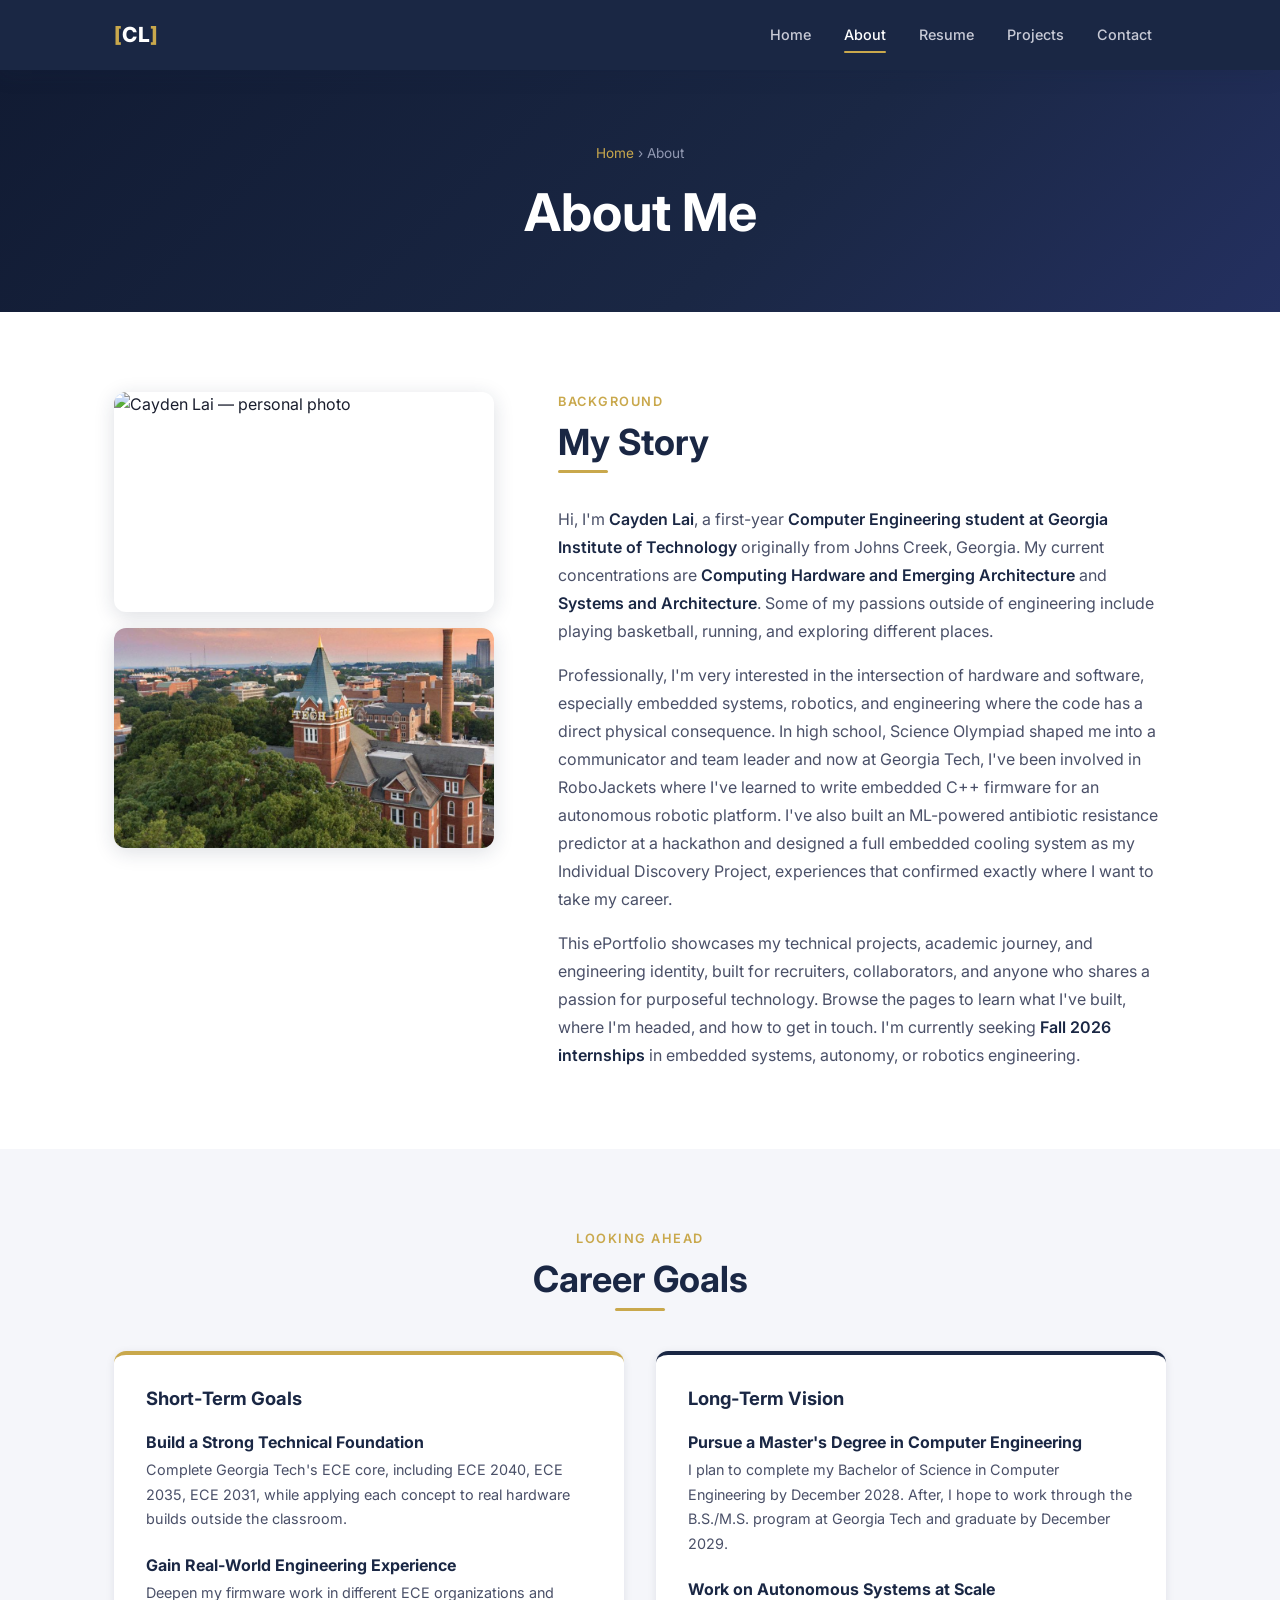
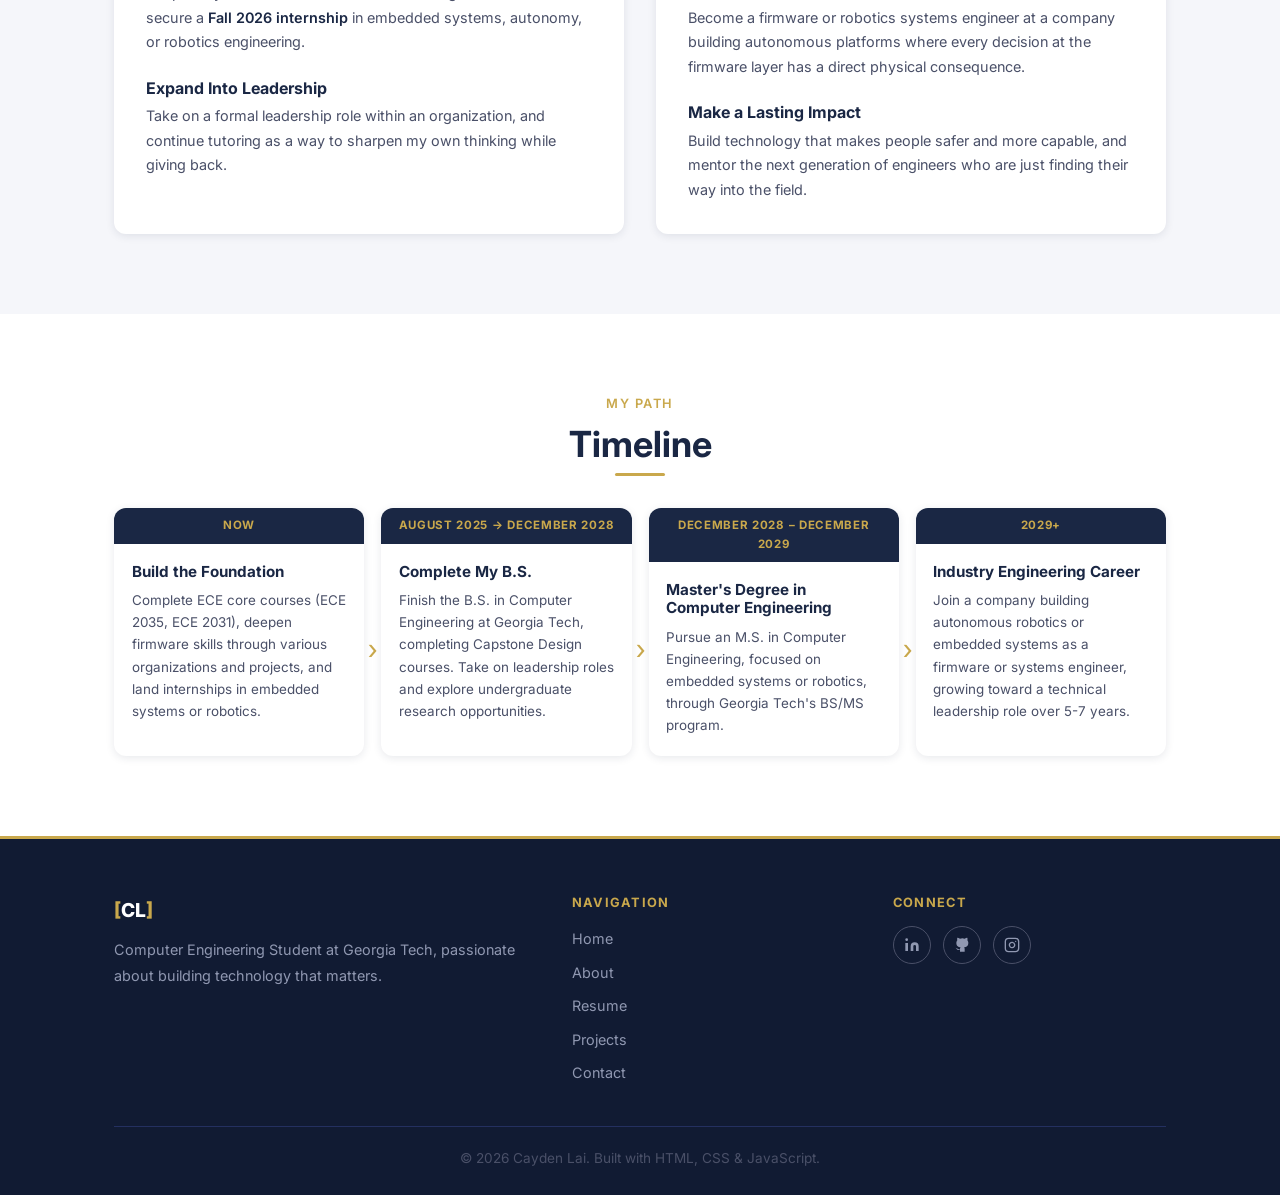
==== commit 2af0847a: "Minor" ====
--- a/about.html
+++ b/about.html
@@ -91,7 +91,6 @@
           <span class="eyebrow">Looking Ahead</span>
           <h2 class="section-title centered" id="goals-heading">Career Goals</h2>
           <p style="max-width:580px; margin: 0 auto;">
-            Engineering is a long journey. Here's where I'm focused right now and where I aim to be in the years ahead.
           </p>
         </div>
 
@@ -172,7 +171,7 @@
           <div class="roadmap-step">
             <div class="roadmap-year">December 2028 &ndash; December 2029</div>
             <div class="roadmap-body">
-              <h4>Master's Degree in ECE</h4>
+              <h4>Master's Degree in Computer Engineering</h4>
               <p>Pursue an M.S. in Computer Engineering, focused on embedded systems or robotics, through Georgia Tech's BS/MS program.</p>
             </div>
           </div>
@@ -202,7 +201,7 @@
           <a href="index.html" class="footer-logo">
             <span style="color:var(--gold)">[</span>CL<span style="color:var(--gold)">]</span>
           </a>
-          <p class="footer-tagline">ECE Student at Georgia Tech, passionate about building technology that matters.</p>
+          <p class="footer-tagline">Computer Engineering Student at Georgia Tech, passionate about building technology that matters.</p>
         </div>
         <div class="footer-col">
           <h4>Navigation</h4>
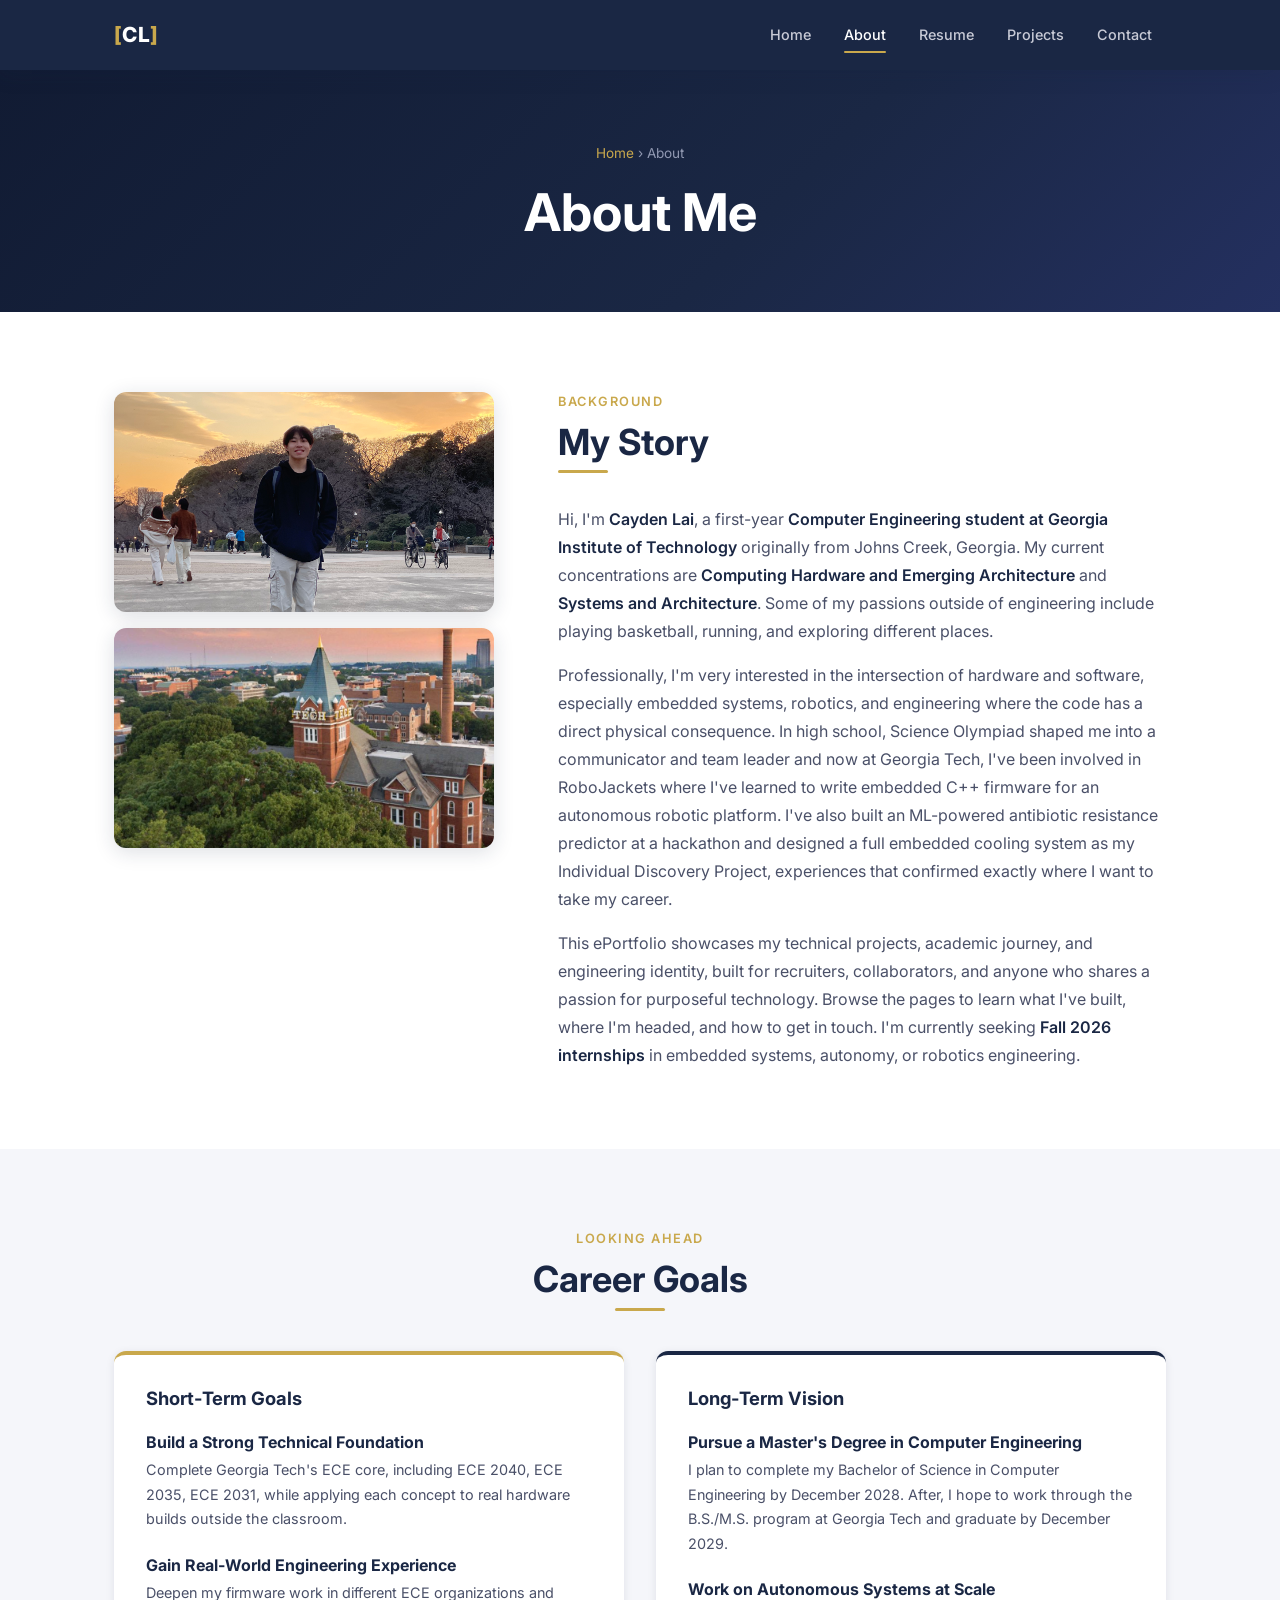
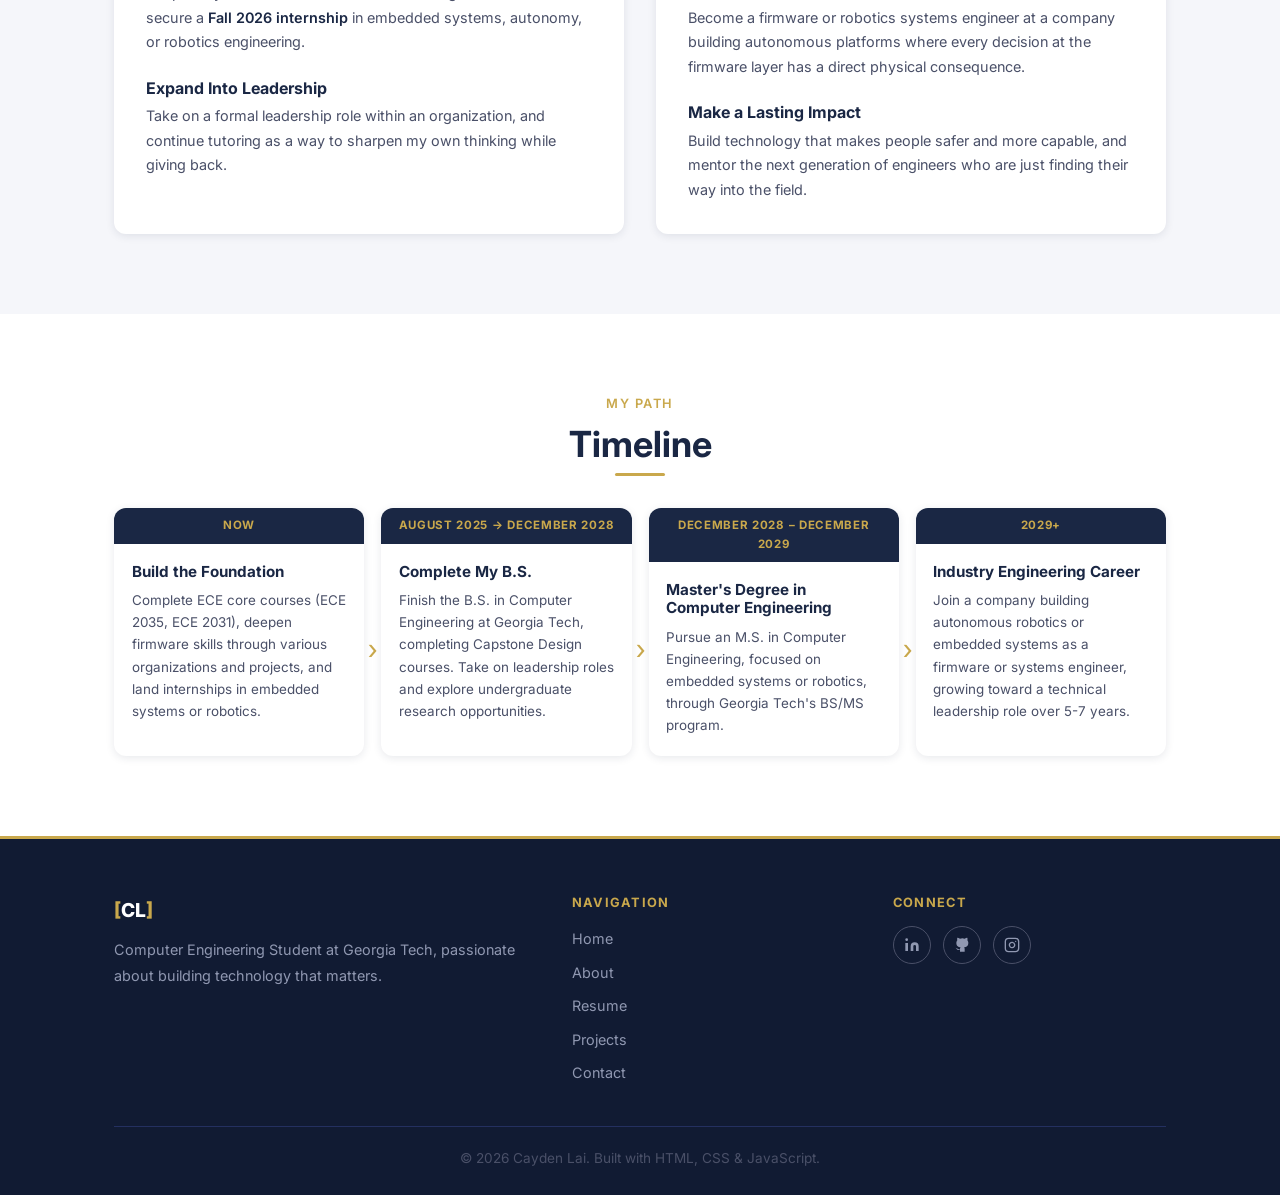
==== commit 8842d9df: "Add aboutphoto.jpeg and replace placeholder in About page" ====
--- a/about.html
+++ b/about.html
@@ -50,7 +50,7 @@
 
           <div class="reveal-left story-img-col">
             <img
-              src="https://placehold.co/480x260/1a2744/c9a84c?text=Photo+Coming+Soon"
+              src="aboutphoto.jpeg"
               alt="Cayden Lai — personal photo"
               class="story-img story-img--headshot"
               loading="lazy"
--- a/styles.css
+++ b/styles.css
@@ -1137,7 +1137,7 @@
 }
 
 .story-img--headshot {
-  object-position: center top;
+  object-position: center center;
 }
 
 .story-img--campus {
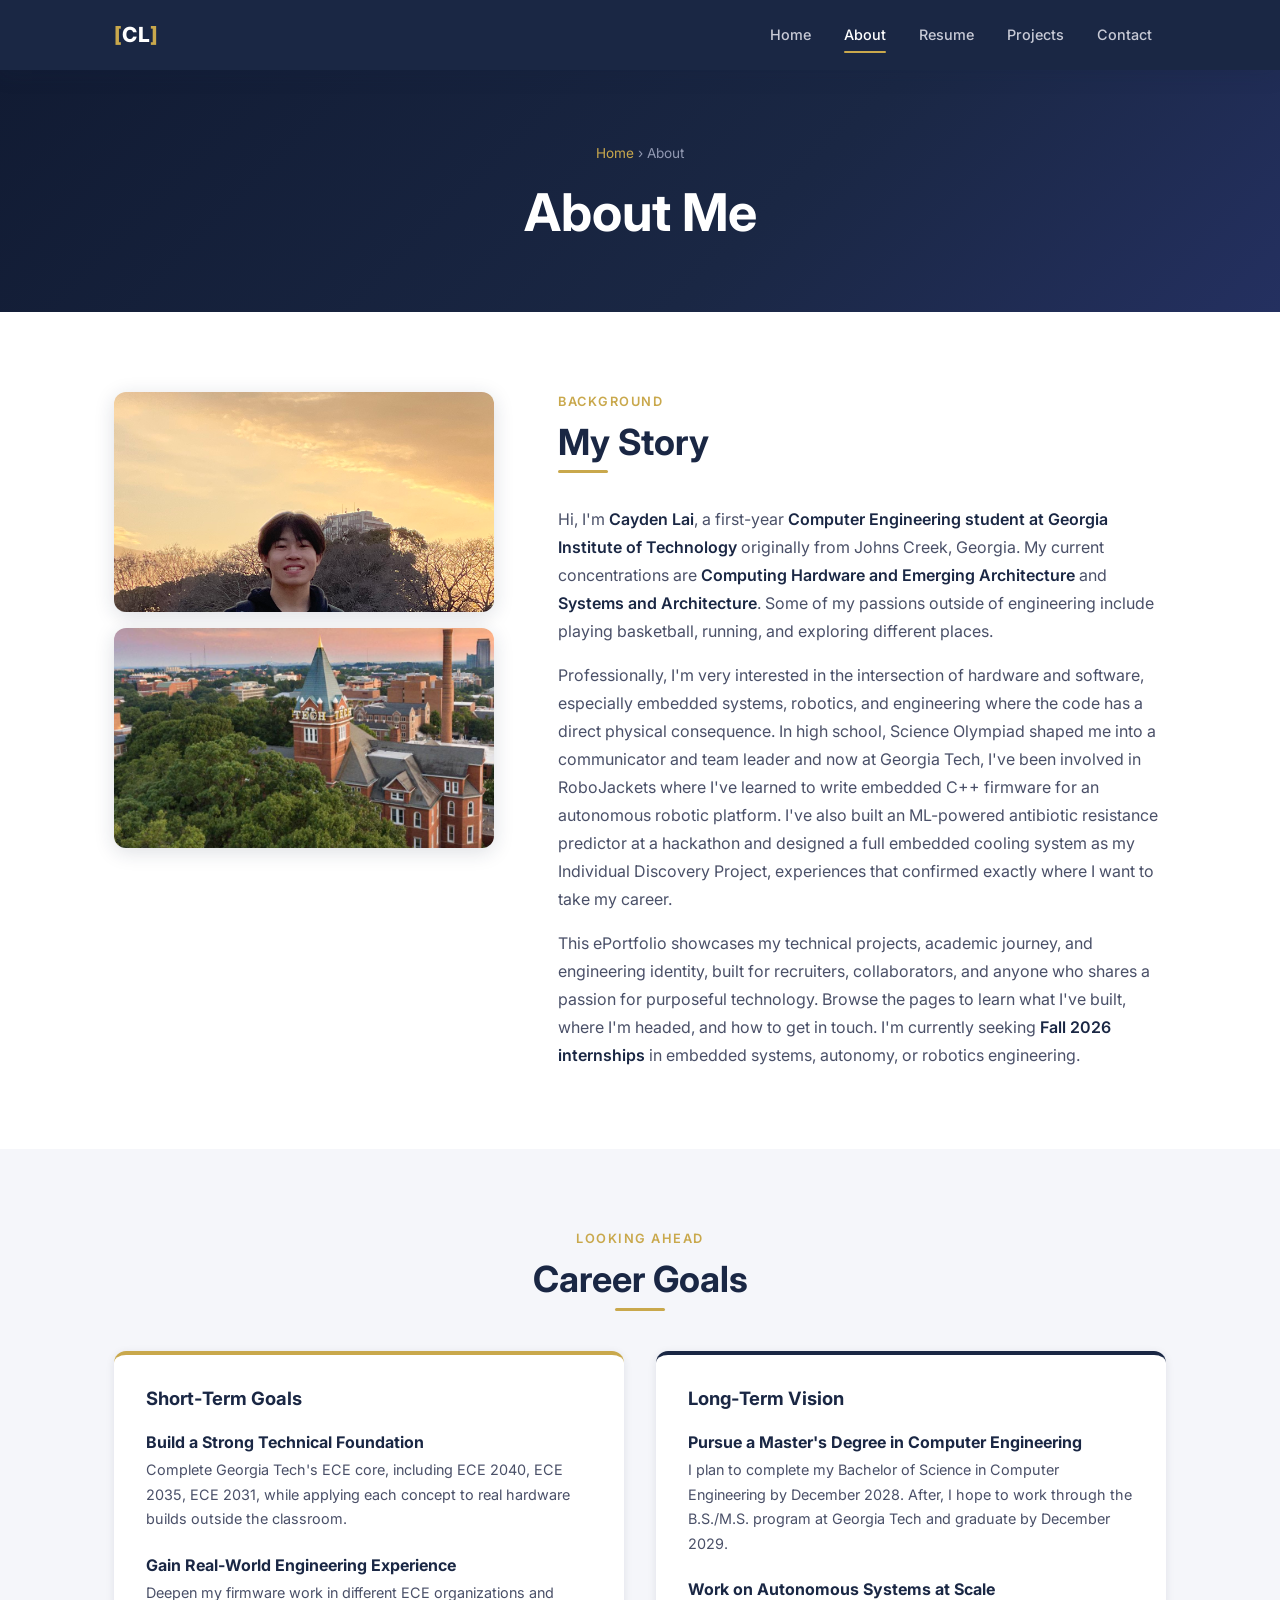
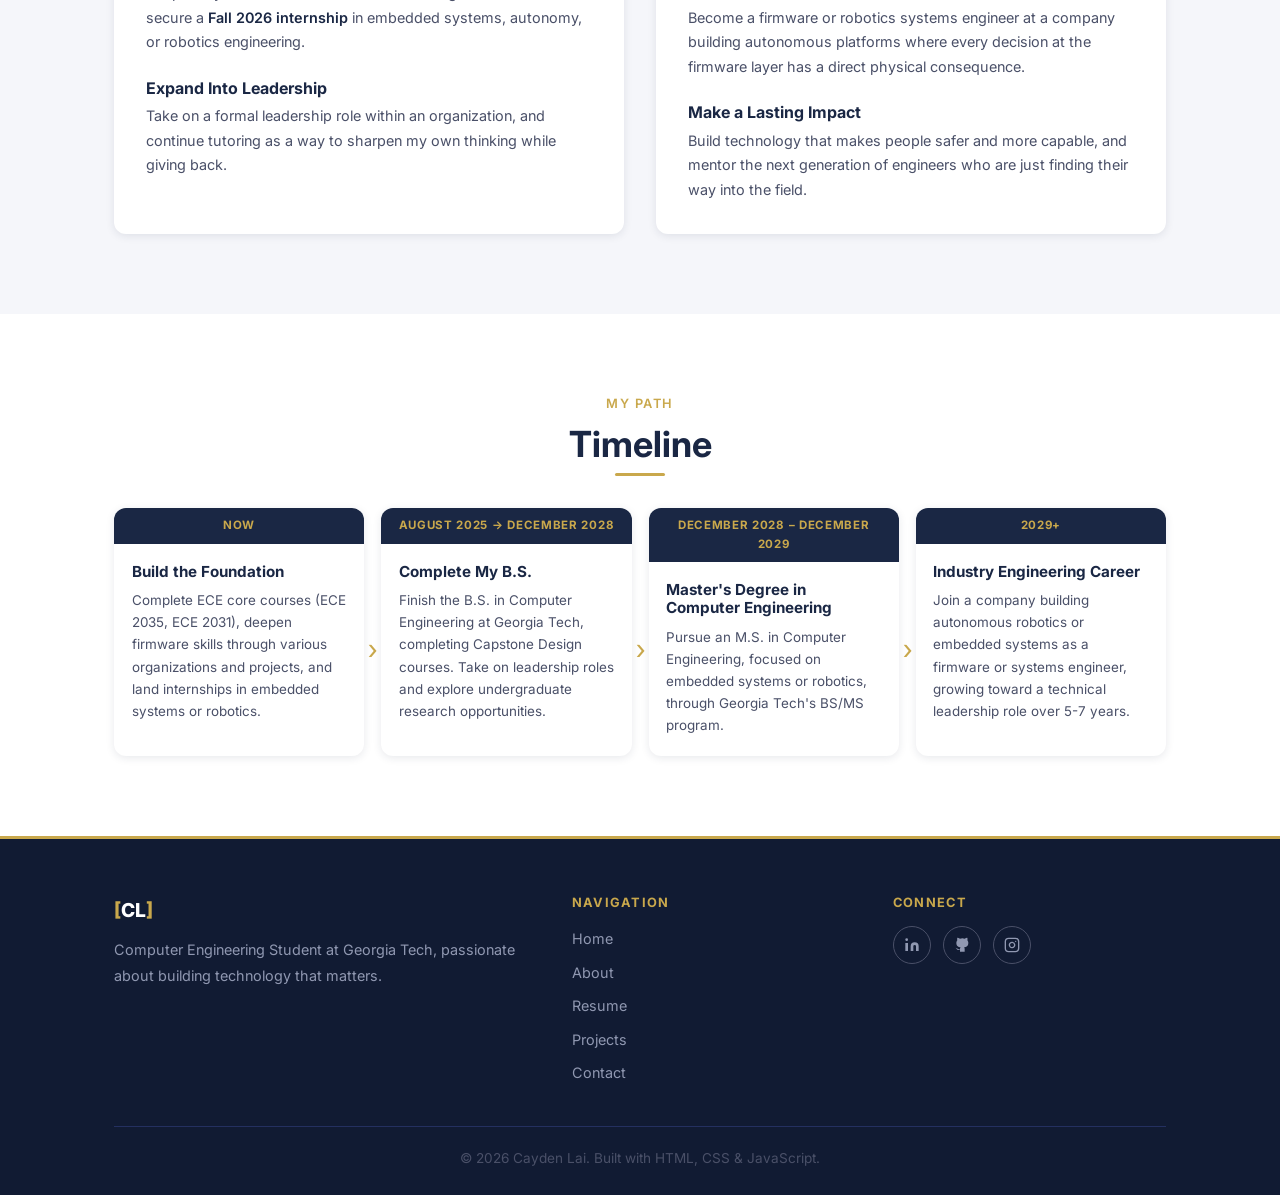
==== commit 7b08f40d: "Fix headshot zoom with proper overflow wrapper, 2.2x scale" ====
--- a/about.html
+++ b/about.html
@@ -49,12 +49,14 @@
         <div class="story-grid">
 
           <div class="reveal-left story-img-col">
-            <img
-              src="aboutphoto.jpeg"
-              alt="Cayden Lai — personal photo"
-              class="story-img story-img--headshot"
-              loading="lazy"
-            >
+            <div class="story-photo-wrap">
+              <img
+                src="aboutphoto.jpeg"
+                alt="Cayden Lai — personal photo"
+                class="story-img--headshot"
+                loading="lazy"
+              >
+            </div>
             <img
               src="gatech.jpg"
               alt="Georgia Institute of Technology campus"
--- a/styles.css
+++ b/styles.css
@@ -1128,20 +1128,31 @@
   display: block;
 }
 
-.story-img--headshot,
+.story-photo-wrap {
+  height: 220px;
+  border-radius: var(--radius-md);
+  box-shadow: var(--shadow-md);
+  overflow: hidden;
+}
+
+.story-img--headshot {
+  width: 100%;
+  height: 100%;
+  object-fit: cover;
+  object-position: center 30%;
+  transform: scale(2.2);
+  transform-origin: center 30%;
+  display: block;
+}
+
 .story-img--campus {
   width: 100%;
   height: 220px;
   object-fit: cover;
+  object-position: center 40%;
   border-radius: var(--radius-md);
-}
-
-.story-img--headshot {
-  object-position: center center;
-}
-
-.story-img--campus {
-  object-position: center 40%;
+  box-shadow: var(--shadow-md);
+  display: block;
 }
 
 /* ============================================================
@@ -1821,7 +1832,7 @@
     margin: 0 auto;
   }
 
-  .story-img--headshot,
+  .story-photo-wrap,
   .story-img--campus {
     height: 180px;
   }
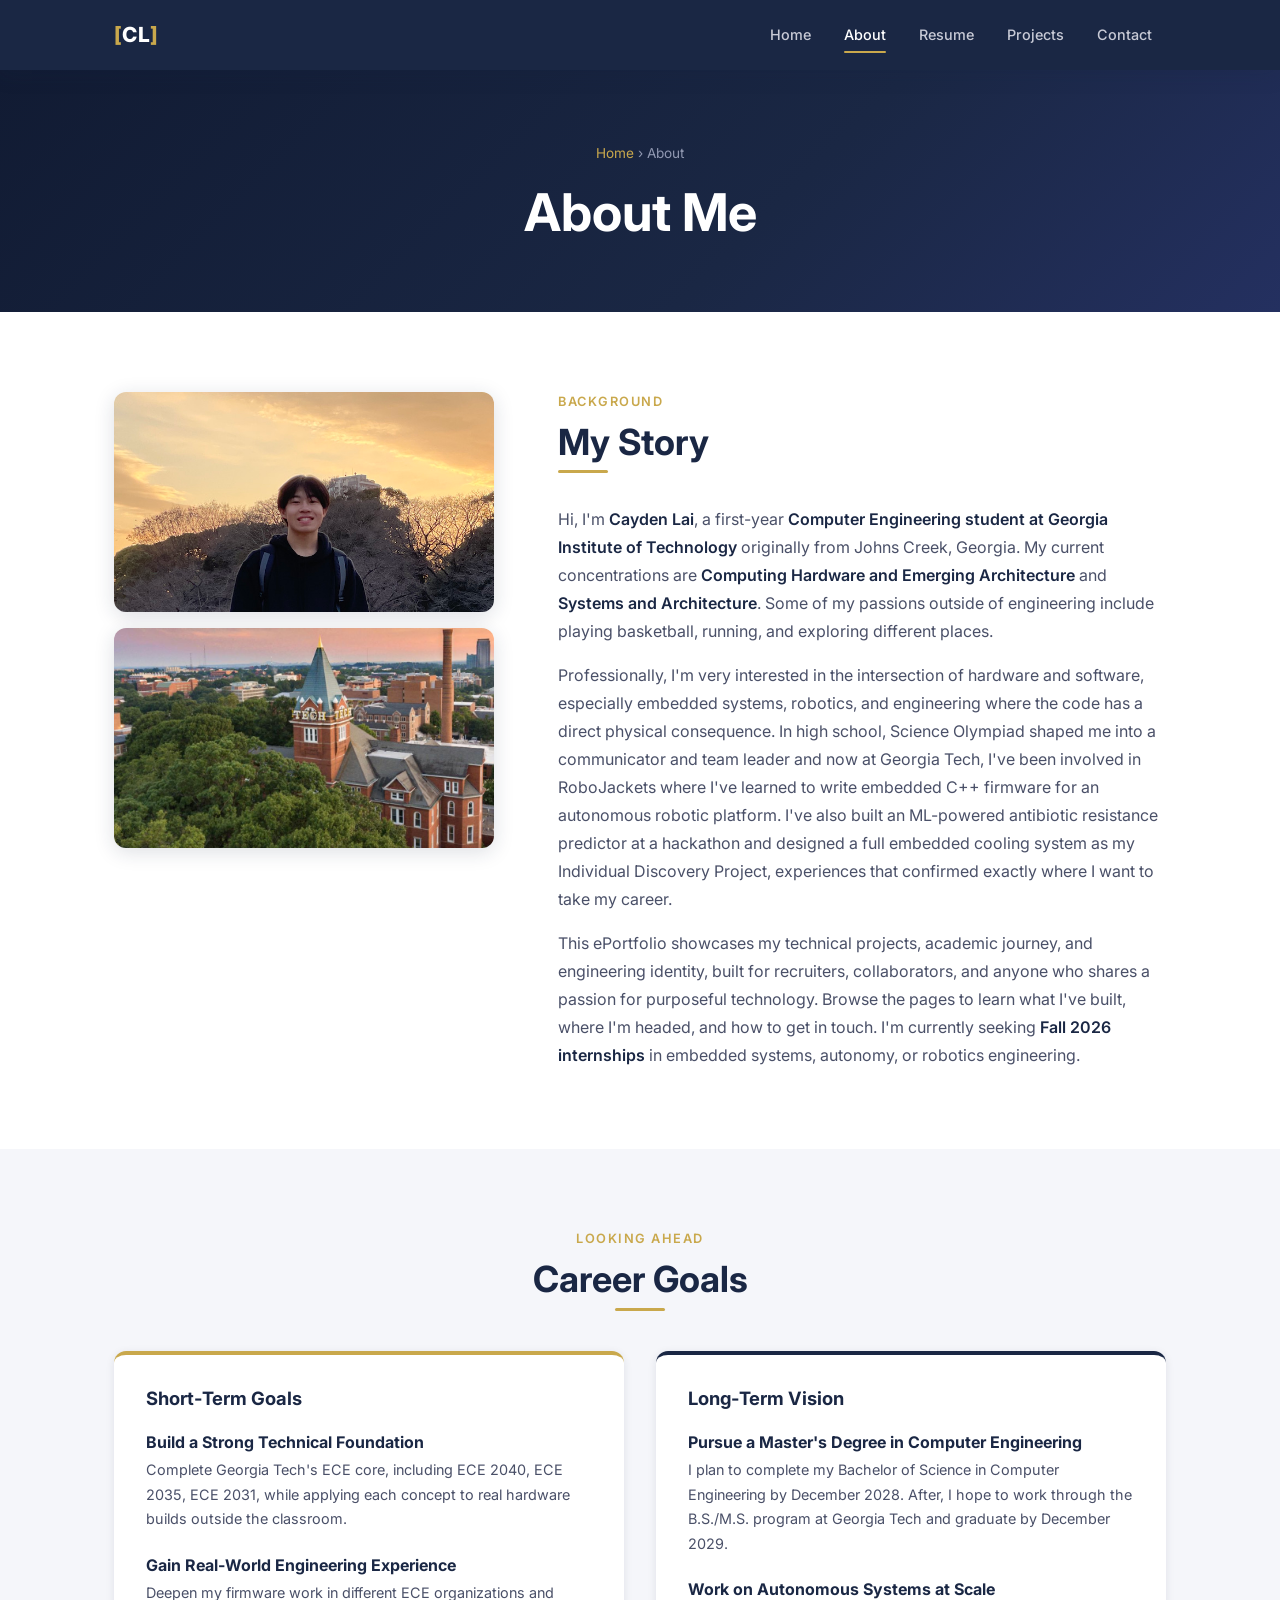
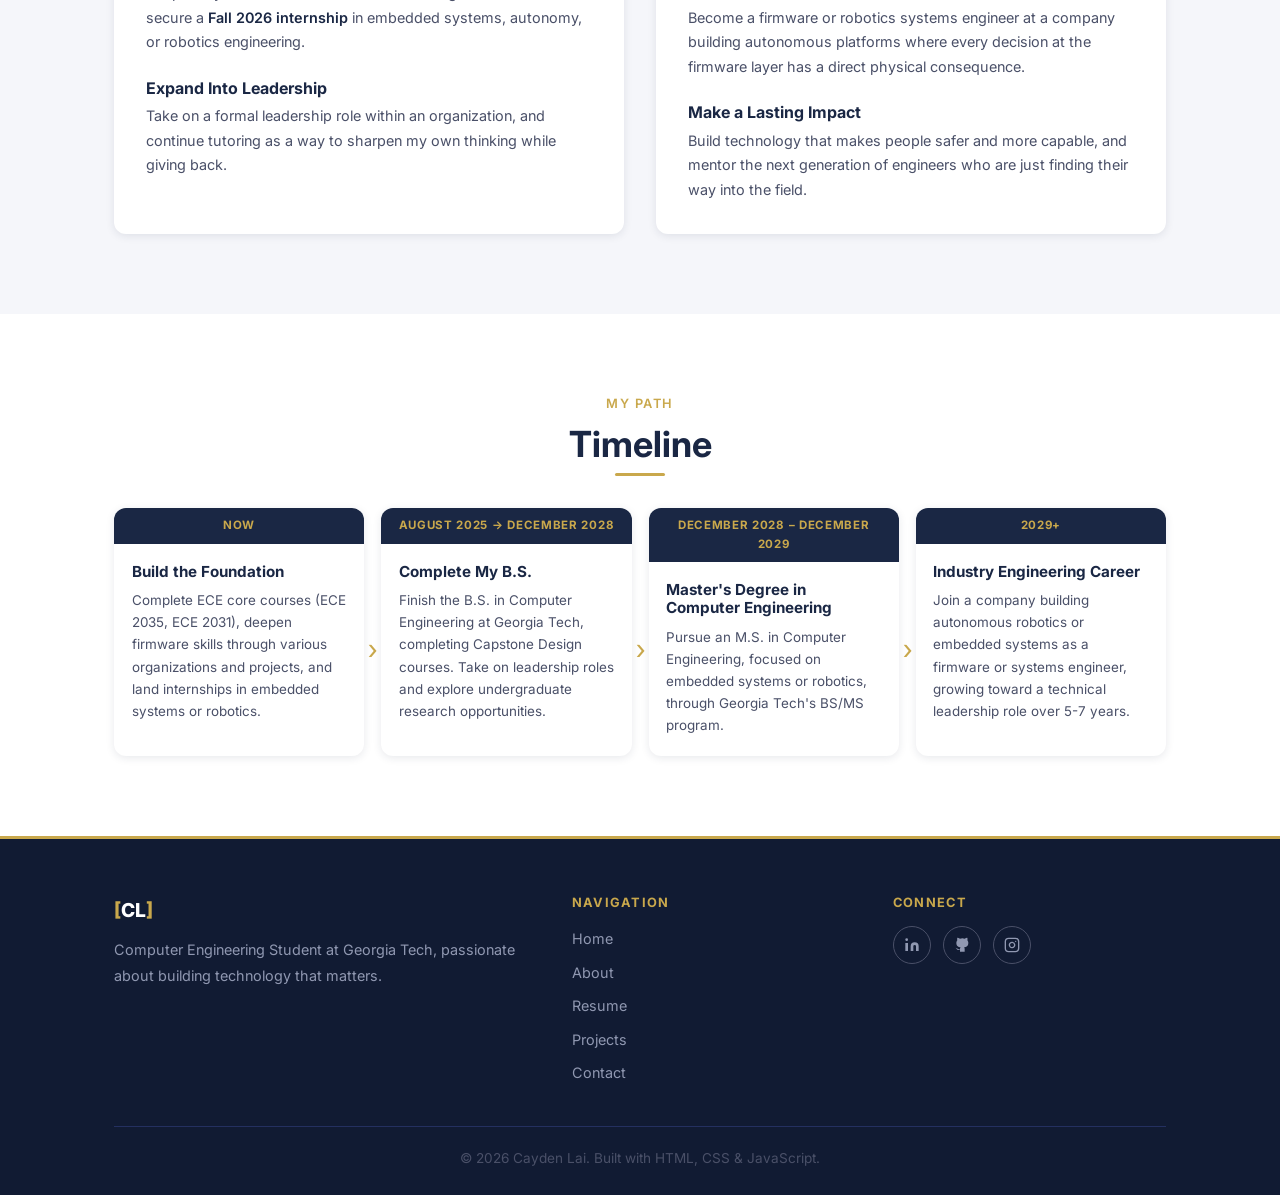
==== commit 460ba0b8: "Replace about photo with secondphoto.jpg, adjust crop" ====
--- a/about.html
+++ b/about.html
@@ -51,7 +51,7 @@
           <div class="reveal-left story-img-col">
             <div class="story-photo-wrap">
               <img
-                src="aboutphoto.jpeg"
+                src="secondphoto.jpg"
                 alt="Cayden Lai — personal photo"
                 class="story-img--headshot"
                 loading="lazy"
--- a/styles.css
+++ b/styles.css
@@ -1139,9 +1139,9 @@
   width: 100%;
   height: 100%;
   object-fit: cover;
-  object-position: center 30%;
-  transform: scale(2.2);
-  transform-origin: center 30%;
+  object-position: center 20%;
+  transform: scale(1.4);
+  transform-origin: center 20%;
   display: block;
 }
 
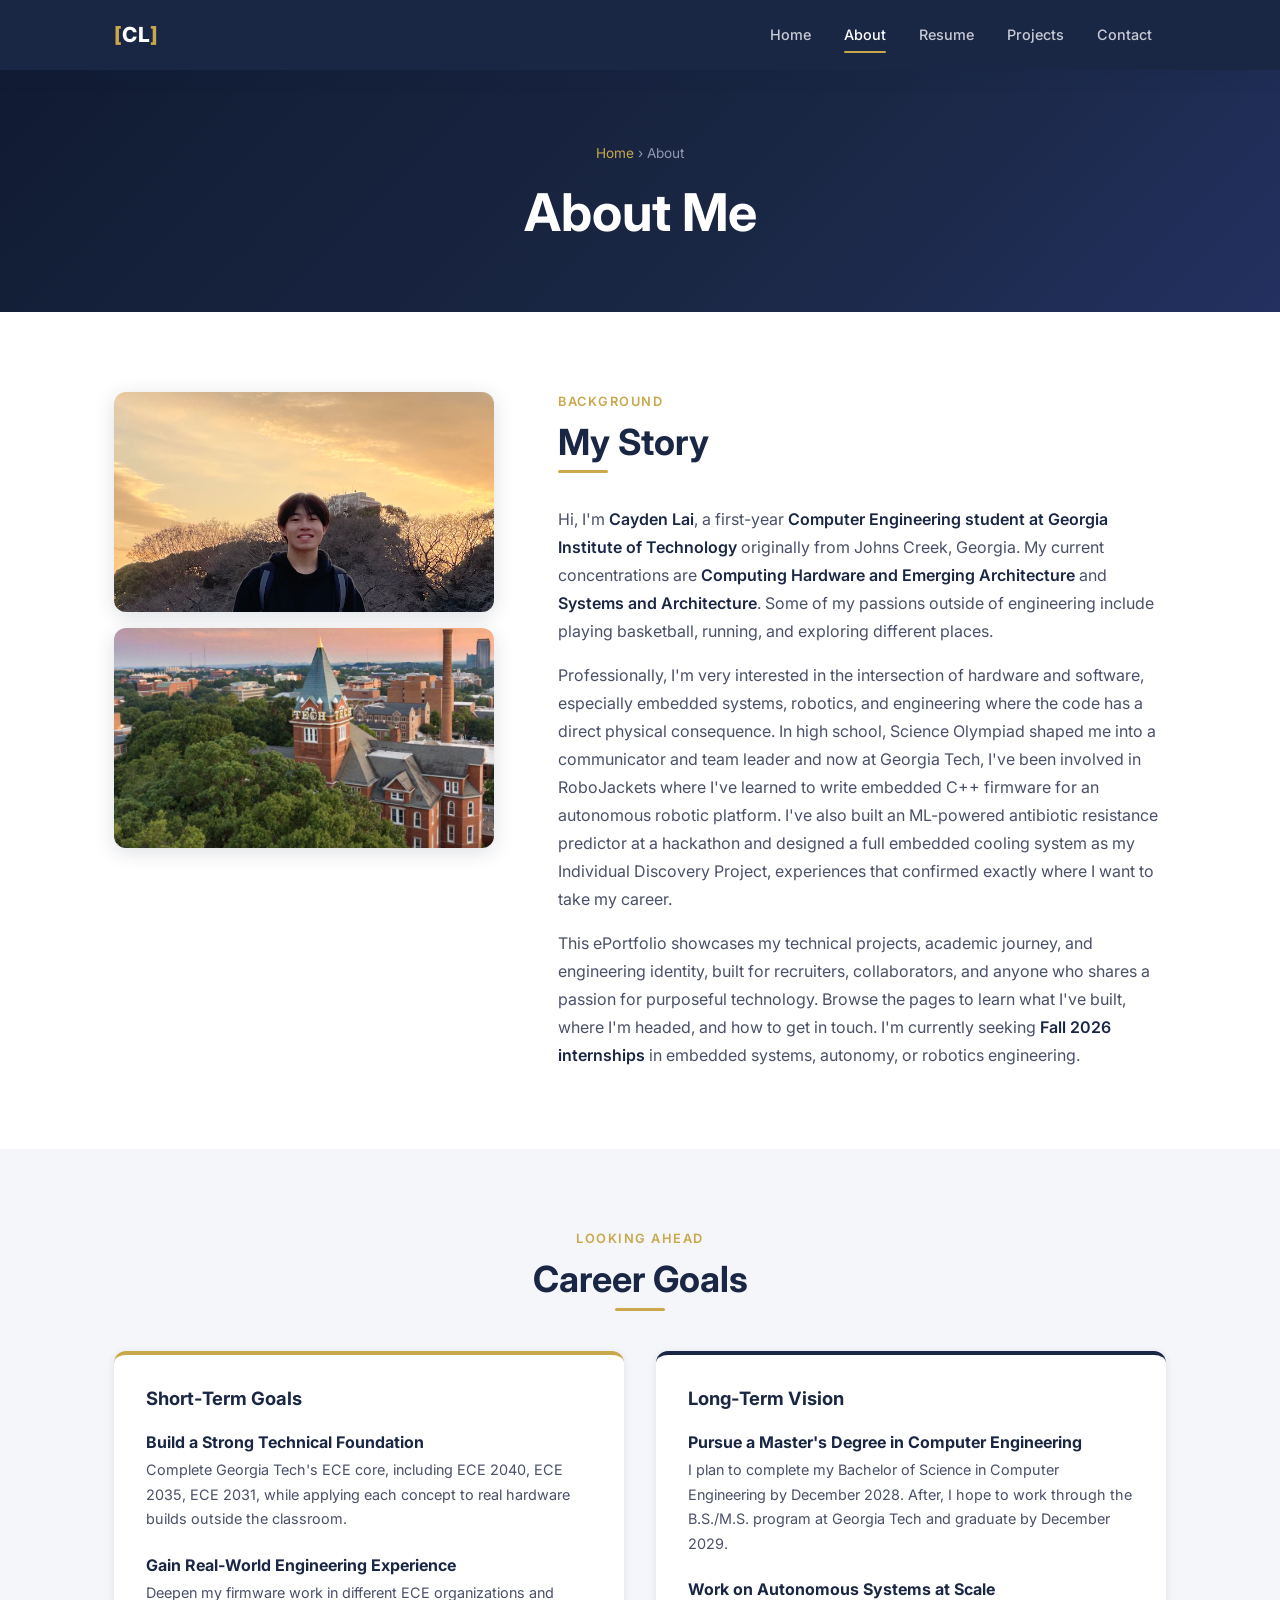
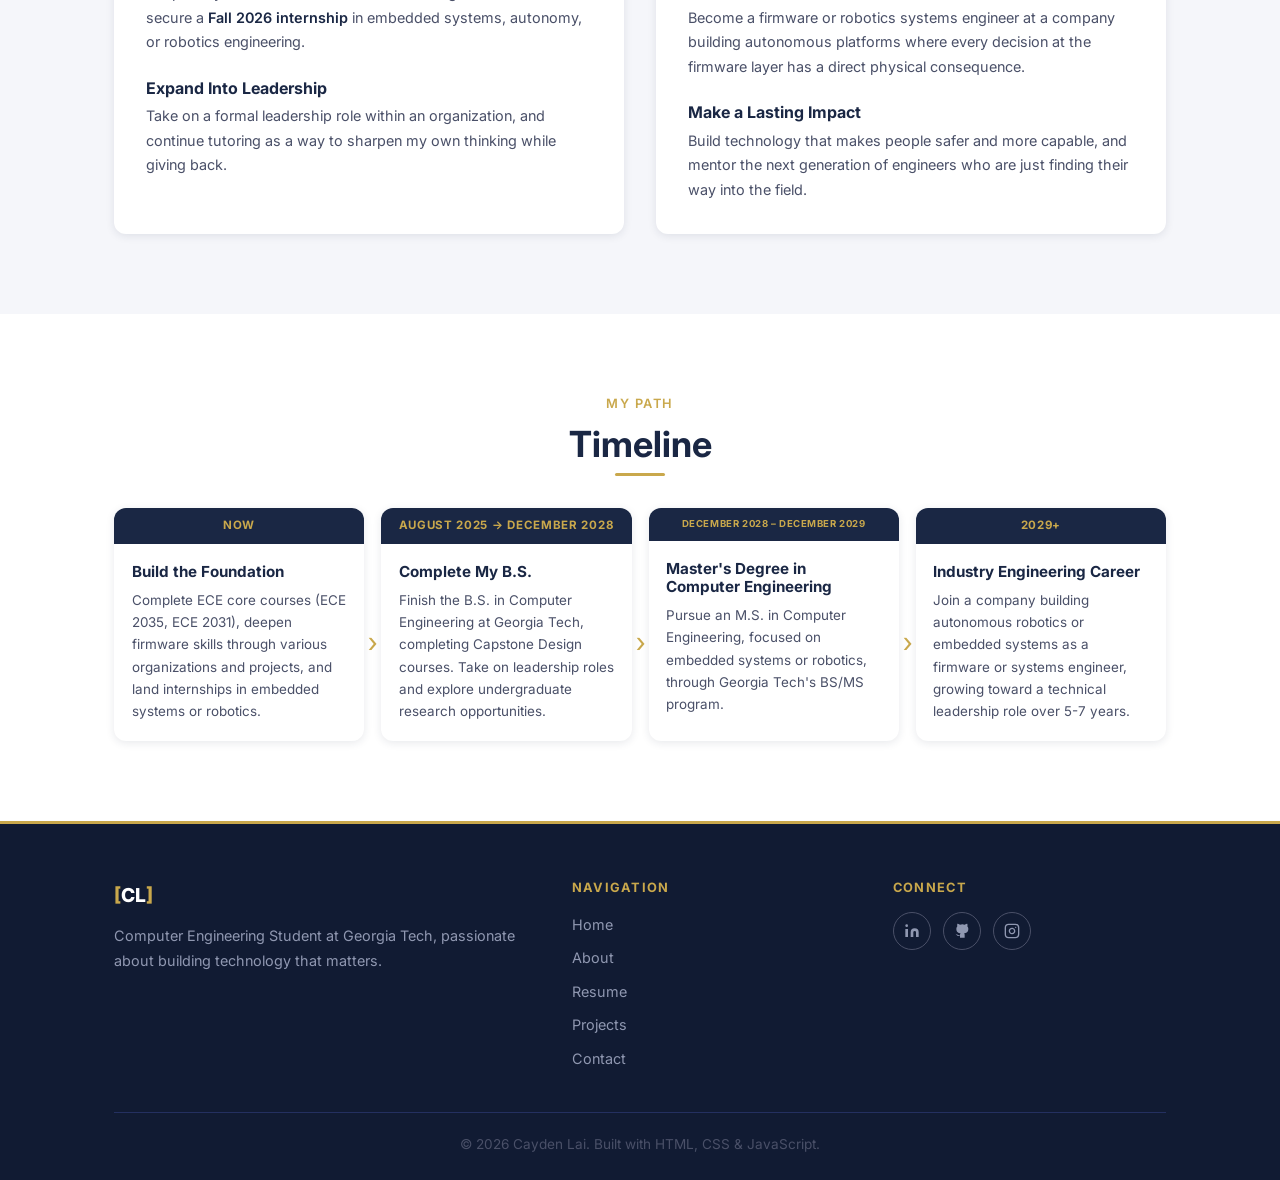
==== commit f4966334: "Remove contact form note, shrink long timeline date" ====
--- a/about.html
+++ b/about.html
@@ -171,7 +171,7 @@
           <div class="roadmap-arrow" aria-hidden="true">&#8250;</div>
 
           <div class="roadmap-step">
-            <div class="roadmap-year">December 2028 &ndash; December 2029</div>
+            <div class="roadmap-year" style="font-size:0.6rem;">December 2028 &ndash; December 2029</div>
             <div class="roadmap-body">
               <h4>Master's Degree in Computer Engineering</h4>
               <p>Pursue an M.S. in Computer Engineering, focused on embedded systems or robotics, through Georgia Tech's BS/MS program.</p>
--- a/styles.css
+++ b/styles.css
@@ -1139,9 +1139,9 @@
   width: 100%;
   height: 100%;
   object-fit: cover;
-  object-position: center 20%;
+  object-position: center top;
   transform: scale(1.4);
-  transform-origin: center 20%;
+  transform-origin: center top;
   display: block;
 }
 
